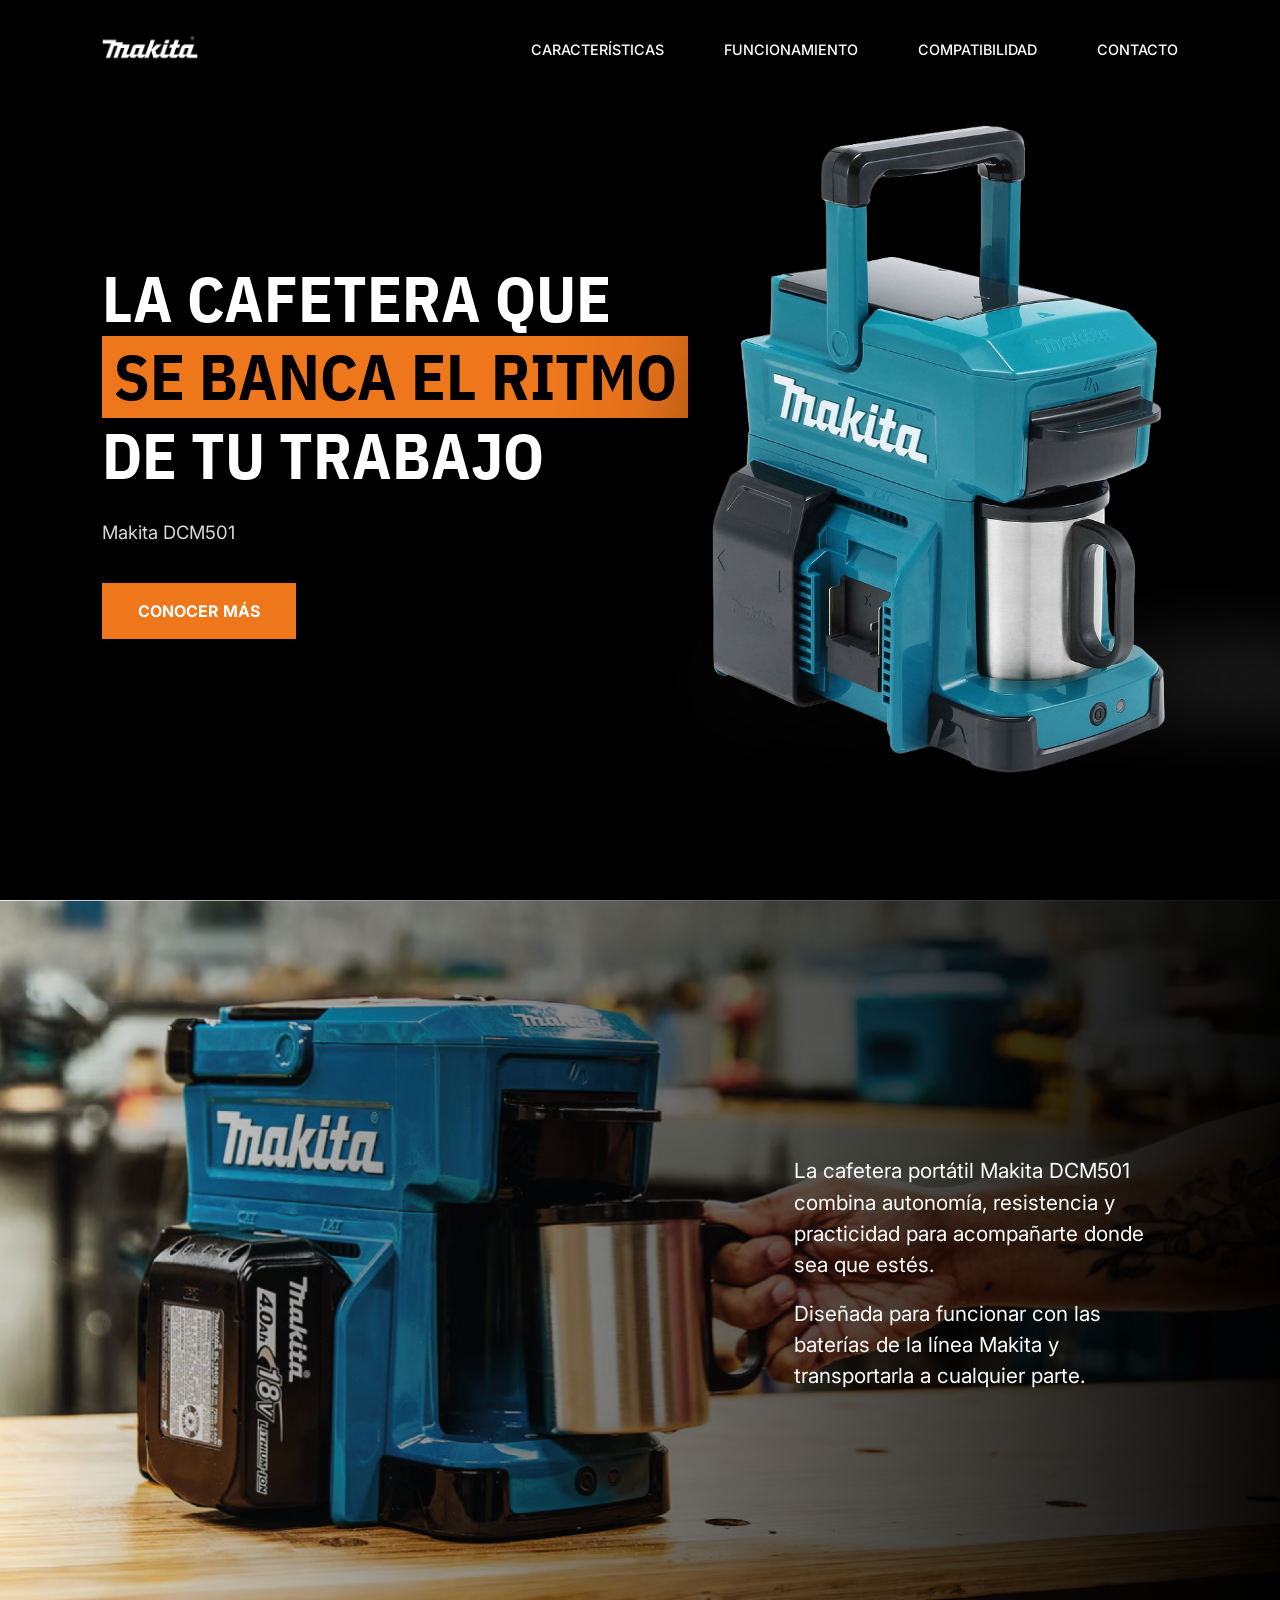
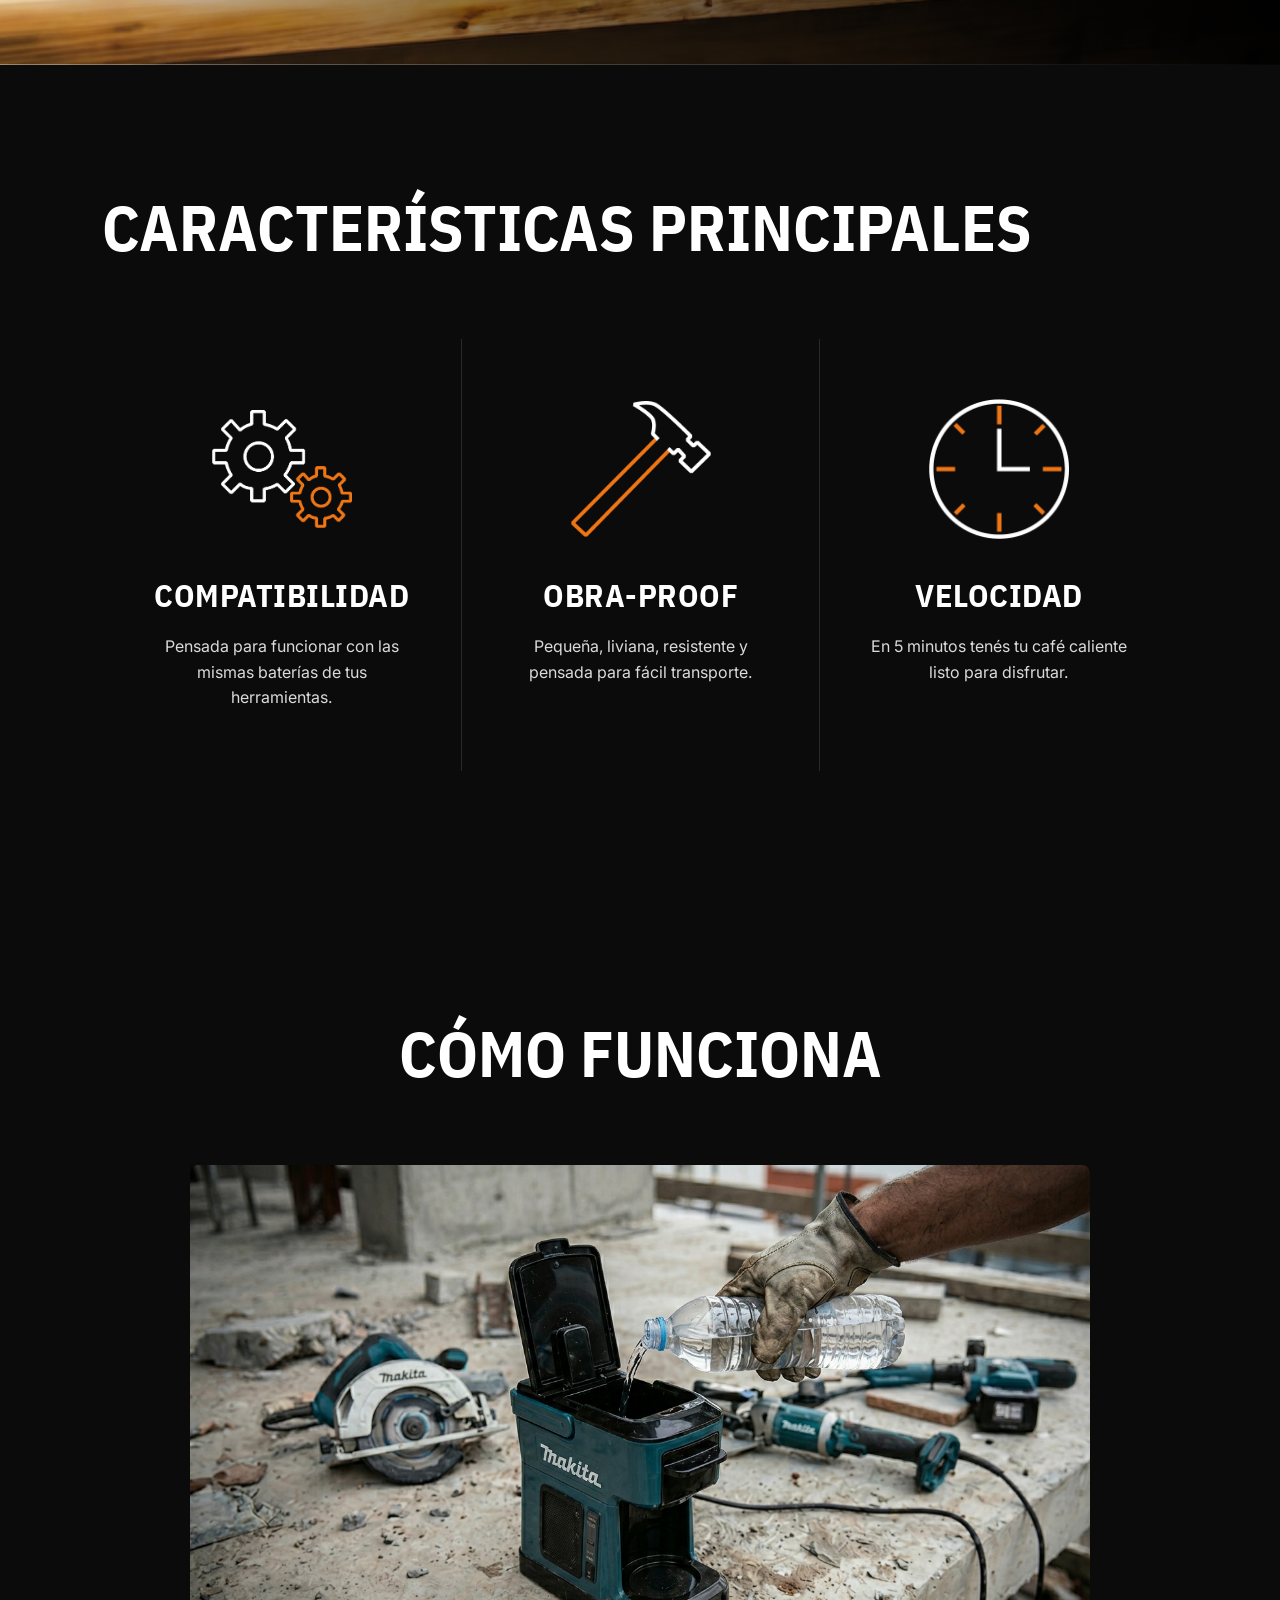
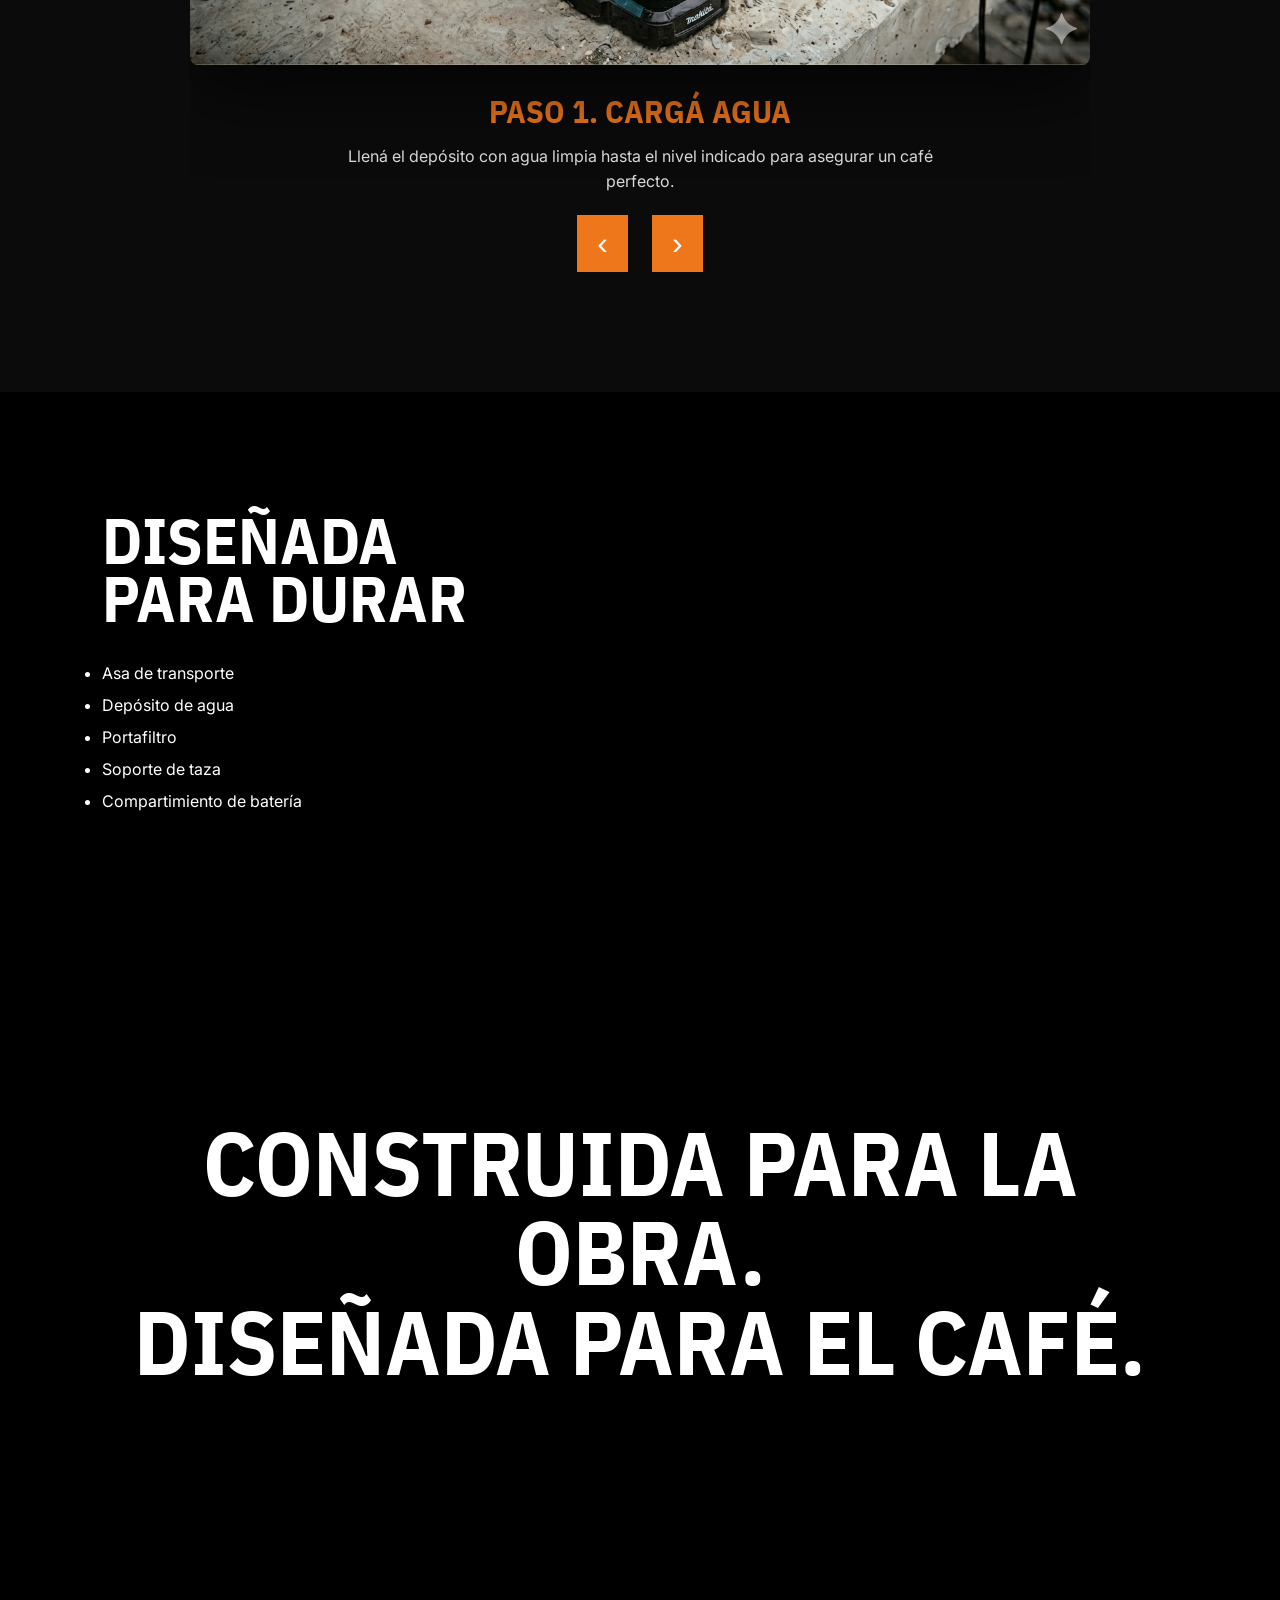
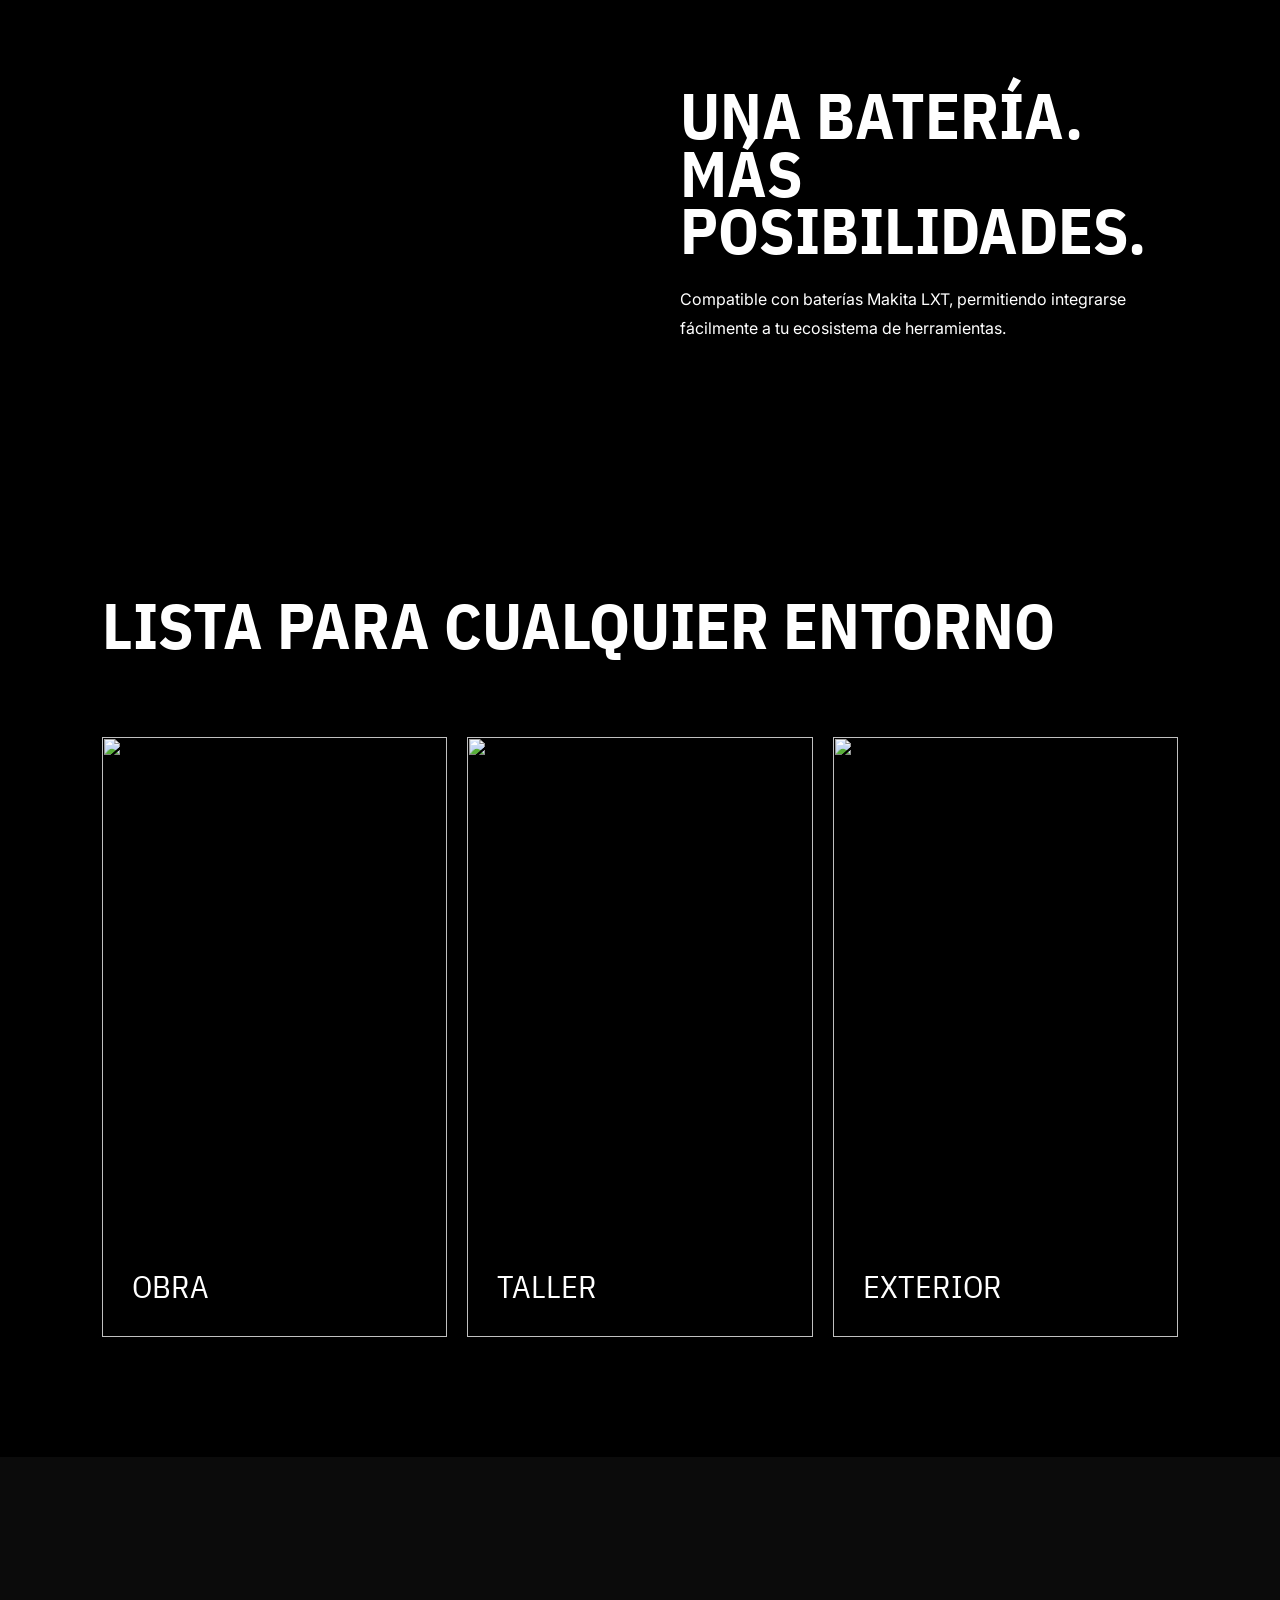
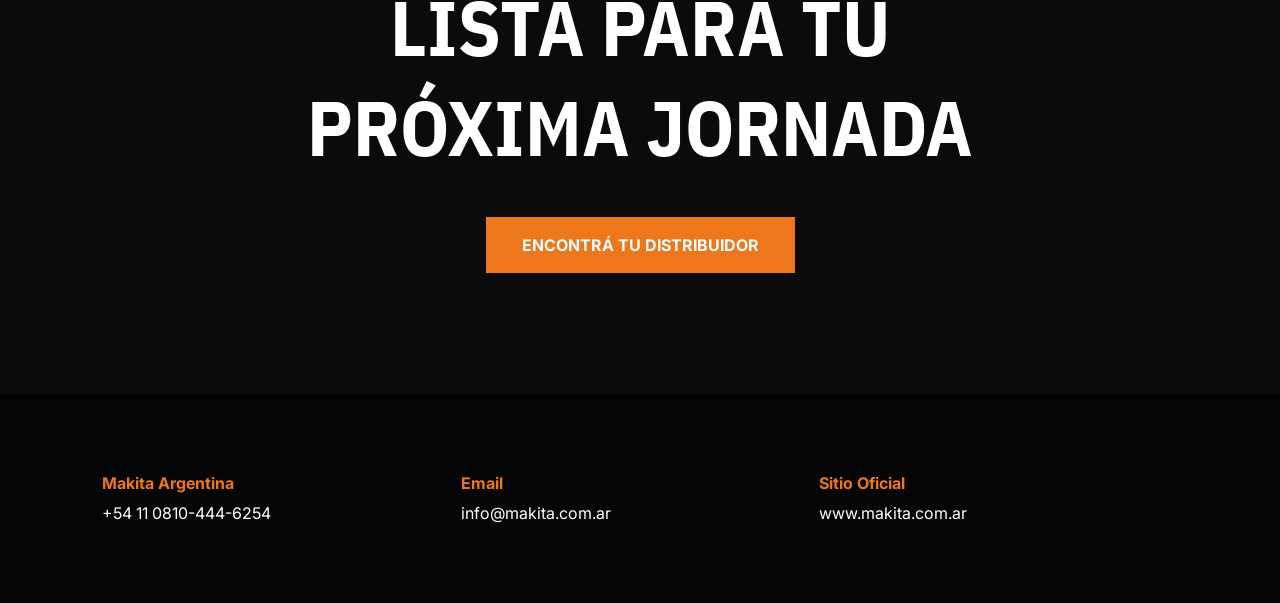
==== Landing Makita/index.html @ 40113b86 "Add files via upload" ====
<!DOCTYPE html>
<html lang="es">
<head>
<meta charset="UTF-8">
<meta name="viewport" content="width=device-width, initial-scale=1.0">

<title>Makita DCM501</title>

<link rel="preconnect" href="https://fonts.googleapis.com">
<link rel="preconnect" href="https://fonts.gstatic.com" crossorigin>

<link href="https://fonts.googleapis.com/css2?family=IBM+Plex+Sans+Condensed:wght@500;600;700&family=Inter:wght@300;400;500;600&display=swap" rel="stylesheet">

<link rel="stylesheet" href="style.css">
</head>

<body id="top">

<header class="navbar">

    <a href="#top" class="logo">
        <img src="makita-logo.png" alt="Makita">
    </a>

    <nav>
        <a href="#caracteristicas">Características</a>
        <a href="#funcionamiento">Funcionamiento</a>
        <a href="#compatibilidad">Compatibilidad</a>
        <a href="#contacto">Contacto</a>
    </nav>

</header>

<section class="hero">

    <div class="hero-overlay"></div>

    <div class="hero-content">

        <div class="hero-text">

        <h1>
    LA CAFETERA QUE<br>
    <span class="highlight">SE BANCA EL RITMO</span><br>
    DE TU TRABAJO
</h1>

<p class="hero-model">
    Makita DCM501
</p>

<a href="https://www.makita.es/product/dcm501.html"
   target="_blank"
   class="cta">
    CONOCER MÁS
</a>
           
        </div>

        <div class="hero-image">

            <div class="concrete-base"></div>

            <img src="hero.png" alt="Makita DCM501">

        </div>

    </div>

</section>

<section class="about reveal">

    <div class="about-overlay"></div>

    <div class="about-content">

        <p>
            La cafetera portátil Makita DCM501 combina autonomía,
            resistencia y practicidad para acompañarte donde sea que
            estés.
        </p>

        <p>
            Diseñada para funcionar con las baterías de la línea Makita
            y transportarla a cualquier parte.
        </p>

    </div>

</section>
<section id="caracteristicas" class="features">
  <h2 class="section-title reveal">CARACTERÍSTICAS PRINCIPALES</h2>

  <div class="features-grid">

    <article class="feature reveal">
      <div class="feature-icon">
        <img src="compatibilidad.png" alt="Compatibilidad">
      </div>
      <h3>COMPATIBILIDAD</h3>
      <p>Pensada para funcionar con las mismas baterías de tus herramientas.</p>
    </article>

    <article class="feature reveal">
      <div class="feature-icon">
        <img src="obra-proof.png" alt="Obra-proof">
      </div>
      <h3>OBRA-PROOF</h3>
      <p>Pequeña, liviana, resistente y pensada para fácil transporte.</p>
    </article>

    <article class="feature reveal">
      <div class="feature-icon">
        <img src="velocidad.png" alt="Velocidad">
      </div>
      <h3>VELOCIDAD</h3>
      <p>En 5 minutos tenés tu café caliente listo para disfrutar.</p>
    </article>

  </div>
</section>
<section id="funcionamiento" class="steps-carousel">
  <h2 class="section-title reveal">CÓMO FUNCIONA</h2>

  <div class="carousel">
    <div class="slide active">
      <img src="paso1.png" alt="Cargar agua">
      <h3>PASO 1. CARGÁ AGUA</h3>
      <p>Llená el depósito con agua limpia hasta el nivel indicado para asegurar un café perfecto.</p>
    </div>

    <div class="slide">
      <img src="paso2.png" alt="Agregar café">
      <h3>PASO 2. AGREGÁ CAFÉ</h3>
      <p>Colocá tu café molido favorito en el portafiltro, diseñado para soportar el ritmo de la obra.</p>
    </div>

    <div class="slide">
      <img src="paso3.png" alt="Instalar batería">
      <h3>PASO 3. INSTALÁ LA BATERÍA</h3>
      <p>Encajá la batería Makita LXT en el compartimiento para darle energía a la cafetera.</p>
    </div>

    <div class="slide">
      <img src="paso4.png" alt="Disfrutar café">
      <h3>PASO 4. DISFRUTÁ</h3>
      <p>En apenas 5 minutos, tu café caliente está listo para acompañar la jornada.</p>
    </div>
  </div>

  <div class="carousel-controls">
    <button class="prev">‹</button>
    <button class="next">›</button>
  </div>
</section>
<section class="exploded reveal">

    <div class="exploded-text">

        <h2>
            DISEÑADA<br>
            PARA DURAR
        </h2>

        <ul>
            <li>Asa de transporte</li>
            <li>Depósito de agua</li>
            <li>Portafiltro</li>
            <li>Soporte de taza</li>
            <li>Compartimiento de batería</li>
        </ul>

    </div>

    <div class="exploded-image">
        <img src="exploded-view.png" alt="">
    </div>

</section>

<section class="quote">

    <div class="quote-overlay"></div>

    <h2>
        CONSTRUIDA PARA LA OBRA.<br>
        DISEÑADA PARA EL CAFÉ.
    </h2>

</section>

<section id="compatibilidad" class="compatibility reveal">

    <div class="compatibility-image">
        <img src="battery.jpg" alt="">
    </div>

    <div class="compatibility-text">

        <h2>
            UNA BATERÍA.<br>
            MÁS POSIBILIDADES.
        </h2>

        <p>
            Compatible con baterías Makita LXT, permitiendo integrarse fácilmente a tu ecosistema de herramientas.
        </p>

    </div>

</section>

<section class="uses">

    <h2 class="section-title reveal">
        LISTA PARA CUALQUIER ENTORNO
    </h2>

    <div class="uses-grid">

        <article class="use-card">
            <img src="obra.jpg" alt="">
            <span>OBRA</span>
        </article>

        <article class="use-card">
            <img src="taller.jpg" alt="">
            <span>TALLER</span>
        </article>

        <article class="use-card">
            <img src="exterior.jpg" alt="">
            <span>EXTERIOR</span>
        </article>

    </div>

</section>

<section id="cta-final" class="final-cta">

    <h2>
        LISTA PARA TU<br>
        PRÓXIMA JORNADA
    </h2>

    <a href="https://www.makita.com.ar" target="_blank" class="cta">
        ENCONTRÁ TU DISTRIBUIDOR
    </a>

</section>

<footer id="contacto">

    <div>
        <h4>Makita Argentina</h4>
        <p>+54 11 0810-444-6254</p>
    </div>

    <div>
        <h4>Email</h4>
        <p>info@makita.com.ar</p>
    </div>

    <div>
        <h4>Sitio Oficial</h4>
        <p>www.makita.com.ar</p>
    </div>

</footer>
<script>
const slides = document.querySelectorAll('.slide');
let current = 0;

function showSlide(index) {
  slides.forEach((s, i) => {
    s.classList.toggle('active', i === index);
  });
}

document.querySelector('.next').addEventListener('click', () => {
  current = (current + 1) % slides.length;
  showSlide(current);
});

document.querySelector('.prev').addEventListener('click', () => {
  current = (current - 1 + slides.length) % slides.length;
  showSlide(current);
});
</script>

</body>
</html>

<script>

const reveals = document.querySelectorAll('.reveal');

const observer = new IntersectionObserver(entries => {

entries.forEach(entry => {

if(entry.isIntersecting){
entry.target.classList.add('active');
}

});

});

reveals.forEach(el => observer.observe(el));

</script>

</body>
</html>
---- Landing Makita/style.css ----
��: r o o t {  
  
 - - o r a n g e : # E E 7 6 1 B ;  
 - - b l a c k : # 0 0 0 0 0 0 ;  
 - - w h i t e : # f f f f f f ;  
 - - d a r k : # 1 2 1 2 1 2 ;  
  
 }  
  
 * {  
 m a r g i n : 0 ;  
 p a d d i n g : 0 ;  
 b o x - s i z i n g : b o r d e r - b o x ;  
 }  
  
 h t m l {  
 s c r o l l - b e h a v i o r : s m o o t h ;  
 }  
  
 b o d y {  
 b a c k g r o u n d : # 0 0 0 ;  
 c o l o r : # f f f ;  
 f o n t - f a m i l y : ' I n t e r ' , s a n s - s e r i f ;  
 o v e r f l o w - x : h i d d e n ;  
 }  
  
 i m g {  
 w i d t h : 1 0 0 % ;  
 d i s p l a y : b l o c k ;  
 }  
  
 s e c t i o n {  
 p a d d i n g : 1 2 0 p x   8 v w ;  
 }  
  
 / *   = = = = = = = = = = = = = = = = = = = = = = = = =  
 N A V B A R  
 = = = = = = = = = = = = = = = = = = = = = = = = =   * /  
  
 . n a v b a r {  
  
 p o s i t i o n : f i x e d ;  
 t o p : 0 ;  
 l e f t : 0 ;  
  
 w i d t h : 1 0 0 % ;  
  
 p a d d i n g : 2 8 p x   8 v w ;  
  
 d i s p l a y : f l e x ;  
 a l i g n - i t e m s : c e n t e r ;  
  
 b a c k g r o u n d : r g b a ( 0 , 0 , 0 , . 5 5 ) ;  
  
 b a c k d r o p - f i l t e r : b l u r ( 1 4 p x ) ;  
  
 - w e b k i t - b a c k d r o p - f i l t e r : b l u r ( 1 4 p x ) ;  
  
 z - i n d e x : 9 9 9 ;  
  
 }  
  
 . l o g o {  
  
 d i s p l a y : f l e x ;  
 a l i g n - i t e m s : c e n t e r ;  
  
 }  
  
 . l o g o   i m g {  
  
 h e i g h t : 4 2 p x ;  
  
 w i d t h : a u t o ;  
  
 }  
 n a v {  
  
 m a r g i n - l e f t : a u t o ;  
  
 d i s p l a y : f l e x ;  
 g a p : 6 0 p x ;  
  
 }  
  
 n a v   a {  
  
 c o l o r : w h i t e ;  
 t e x t - d e c o r a t i o n : n o n e ;  
  
 f o n t - s i z e : . 9 r e m ;  
 f o n t - w e i g h t : 5 0 0 ;  
  
 t e x t - t r a n s f o r m : u p p e r c a s e ;  
  
 t r a n s i t i o n : . 3 s ;  
  
 }  
  
 n a v   a : h o v e r {  
  
 c o l o r : v a r ( - - o r a n g e ) ;  
  
 }  
  
 / *   = = = = = = = = = = = = = = = = = = = = = = = = =  
 H E R O  
 = = = = = = = = = = = = = = = = = = = = = = = = =   * /  
  
 . h e r o {  
  
 h e i g h t : 1 0 0 v h ;  
  
 d i s p l a y : f l e x ;  
 a l i g n - i t e m s : c e n t e r ;  
  
 b a c k g r o u n d : u r l ( " t e x t u r e . j p g " ) ;  
 b a c k g r o u n d - s i z e : c o v e r ;  
 b a c k g r o u n d - p o s i t i o n : c e n t e r ;  
  
 p o s i t i o n : r e l a t i v e ;  
 o v e r f l o w : h i d d e n ;  
  
 p a d d i n g : 0   8 v w ;  
  
 }  
 . h e r o - o v e r l a y {  
  
 p o s i t i o n : a b s o l u t e ;  
 i n s e t : 0 ;  
  
 b a c k g r o u n d :  
 l i n e a r - g r a d i e n t (  
 9 0 d e g ,  
 r g b a ( 0 , 0 , 0 , . 9 5 )   1 5 % ,  
 r g b a ( 0 , 0 , 0 , . 5 5 )   6 0 % ,  
 r g b a ( 0 , 0 , 0 , . 1 5 )   1 0 0 %  
 ) ;  
  
 }  
  
 . h e r o - c o n t e n t {  
  
 p o s i t i o n : r e l a t i v e ;  
  
 d i s p l a y : g r i d ;  
 g r i d - t e m p l a t e - c o l u m n s : 5 5 %   4 5 % ;  
  
 a l i g n - i t e m s : c e n t e r ;  
  
 w i d t h : 1 0 0 % ;  
 m a x - w i d t h : 1 6 0 0 p x ;  
  
 m a r g i n : a u t o ;  
  
 }  
 . h e r o - t e x t {  
  
 m a x - w i d t h : 6 5 0 p x ;  
  
 }  
  
 . h e r o   h 1 {  
  
 f o n t - f a m i l y : ' I B M   P l e x   S a n s   C o n d e n s e d ' ;  
  
 f o n t - s i z e : c l a m p ( 3 . 5 r e m , 5 v w , 6 r e m ) ;  
  
 l i n e - h e i g h t : 1 . 1 8 ;  
  
 f o n t - w e i g h t : 7 0 0 ;  
  
 t e x t - t r a n s f o r m : u p p e r c a s e ;  
  
 w h i t e - s p a c e : n o w r a p ;  
  
 m a r g i n - b o t t o m : 2 8 p x ;  
  
 }  
 . h i g h l i g h t {  
  
 d i s p l a y : i n l i n e - b l o c k ;  
  
 b a c k g r o u n d : v a r ( - - o r a n g e ) ;  
  
 c o l o r : # 0 0 0 ;  
  
 p a d d i n g : . 0 5 e m   . 1 8 e m ;  
  
 }  
 . h e r o - m o d e l {  
  
 f o n t - f a m i l y : ' I n t e r ' , s a n s - s e r i f ;  
  
 f o n t - s i z e : 1 . 1 5 r e m ;  
  
 f o n t - w e i g h t : 4 0 0 ;  
  
 l e t t e r - s p a c i n g : 0 ;  
  
 t e x t - t r a n s f o r m : n o n e ;  
  
 c o l o r : r g b a ( 2 5 5 , 2 5 5 , 2 5 5 , . 8 5 ) ;  
  
 m a r g i n - b o t t o m : 4 0 p x ;  
  
 }  
 . c t a {  
  
 d i s p l a y : i n l i n e - b l o c k ;  
  
 p a d d i n g : 1 8 p x   3 6 p x ;  
  
 b a c k g r o u n d : v a r ( - - o r a n g e ) ;  
  
 c o l o r : w h i t e ;  
  
 t e x t - d e c o r a t i o n : n o n e ;  
  
 f o n t - w e i g h t : 7 0 0 ;  
  
 t r a n s i t i o n : . 3 s ;  
  
 }  
  
 . c t a : h o v e r {  
  
 t r a n s f o r m : t r a n s l a t e Y ( - 4 p x ) ;  
  
 }  
  
 . h e r o - i m a g e   i m g {  
  
 m a x - w i d t h : 7 0 0 p x ;  
  
 w i d t h : 1 0 0 % ;  
  
 m a r g i n - l e f t : a u t o ;  
  
 p o s i t i o n : r e l a t i v e ;  
  
 z - i n d e x : 2 ;  
  
 f i l t e r : d r o p - s h a d o w ( 0   4 0 p x   8 0 p x   r g b a ( 0 , 0 , 0 , . 9 ) ) ;  
  
 }  
 . h e r o - i m a g e   i m g {  
  
 m a x - w i d t h : 1 0 0 0 p x ;  
 w i d t h : 1 0 0 % ;  
  
 p o s i t i o n : r e l a t i v e ;  
  
 z - i n d e x : 2 ;  
  
 f i l t e r : d r o p - s h a d o w ( 0   4 0 p x   8 0 p x   r g b a ( 0 , 0 , 0 , . 9 ) ) ;  
  
 }  
  
 . c o n c r e t e - b a s e {  
  
 p o s i t i o n : a b s o l u t e ;  
  
 b o t t o m : 3 5 p x ;  
  
 w i d t h : 8 5 % ;  
 h e i g h t : 1 4 0 p x ;  
  
 b a c k g r o u n d :  
 r a d i a l - g r a d i e n t (  
 e l l i p s e   a t   c e n t e r ,  
 r g b a ( 1 4 0 , 1 4 0 , 1 4 0 , . 2 8 )   0 % ,  
 r g b a ( 1 0 0 , 1 0 0 , 1 0 0 , . 1 2 )   4 5 % ,  
 t r a n s p a r e n t   1 0 0 %  
 ) ;  
  
 f i l t e r : b l u r ( 2 8 p x ) ;  
  
 z - i n d e x : 1 ;  
  
 }  
  
 / *   = = = = = = = = = = = = = = = = = = = = = = = = =  
 A B O U T  
 = = = = = = = = = = = = = = = = = = = = = = = = =   * /  
  
 . c o m p a t i b i l i t y ,  
 . e x p l o d e d {  
  
 d i s p l a y : g r i d ;  
 g r i d - t e m p l a t e - c o l u m n s : 1 f r   1 f r ;  
 g a p : 8 0 p x ;  
 a l i g n - i t e m s : c e n t e r ;  
  
 }  
 / *   = = = = = = = = = = = = = = = = = = = = = = = = =  
 A B O U T  
 = = = = = = = = = = = = = = = = = = = = = = = = =   * /  
  
 . a b o u t {  
  
 p o s i t i o n : r e l a t i v e ;  
  
 h e i g h t : 8 5 v h ;  
  
 p a d d i n g : 0 ;  
  
 b a c k g r o u n d : u r l ( " d e t a i l . j p g " ) ;  
  
 b a c k g r o u n d - s i z e : c o v e r ;  
 b a c k g r o u n d - p o s i t i o n : c e n t e r ;  
  
 d i s p l a y : f l e x ;  
 a l i g n - i t e m s : c e n t e r ;  
 j u s t i f y - c o n t e n t : f l e x - e n d ;  
  
 o v e r f l o w : h i d d e n ;  
  
 }  
  
 . a b o u t - o v e r l a y {  
  
 p o s i t i o n : a b s o l u t e ;  
 i n s e t : 0 ;  
  
 b a c k g r o u n d :  
 l i n e a r - g r a d i e n t (  
 9 0 d e g ,  
 r g b a ( 0 , 0 , 0 , 0 )   0 % ,  
 r g b a ( 0 , 0 , 0 , . 3 5 )   3 0 % ,  
 r g b a ( 0 , 0 , 0 , . 9 6 )   1 0 0 %  
 ) ;  
  
 }  
 . a b o u t - c o n t e n t {  
  
 p o s i t i o n : r e l a t i v e ;  
  
 z - i n d e x : 2 ;  
  
 w i d t h : 2 8 % ;  
  
 m a r g i n - l e f t : a u t o ;  
  
 m a r g i n - r i g h t : 1 0 v w ;  
  
 }  
 . a b o u t - c o n t e n t   p {  
  
 f o n t - s i z e : 1 . 3 r e m ;  
  
 l i n e - h e i g h t : 1 . 5 ;  
  
 m a r g i n - b o t t o m : 1 8 p x ;  
  
 m a x - w i d t h : 4 5 0 p x ;  
  
 }  
 / *   = = = = = = = = = = = = = = = = = = = = = = = = =  
 T � T U L O S  
 = = = = = = = = = = = = = = = = = = = = = = = = =   * /  
  
 . s e c t i o n - t i t l e {  
  
 f o n t - f a m i l y : ' I B M   P l e x   S a n s   C o n d e n s e d ' ;  
  
 f o n t - s i z e : 4 r e m ;  
  
 m a r g i n - b o t t o m : 7 0 p x ;  
  
 }  
  
  
 / *   = = = = = = = = = = = = = = = = = = = = = = = = =  
 F E A T U R E S  
 = = = = = = = = = = = = = = = = = = = = = = = = =   * /  
  
 . f e a t u r e s   {  
     b a c k g r o u n d :   # 0 b 0 b 0 b ;  
 }  
  
 . f e a t u r e s - g r i d   {  
     d i s p l a y :   g r i d ;  
     g r i d - t e m p l a t e - c o l u m n s :   r e p e a t ( 3 ,   1 f r ) ;  
     m a r g i n - t o p :   3 0 p x ;  
 }  
  
 . f e a t u r e   {  
     p a d d i n g :   6 0 p x   5 0 p x ;  
     t e x t - a l i g n :   c e n t e r ;  
     p o s i t i o n :   r e l a t i v e ;  
 }  
  
 . f e a t u r e : n o t ( : f i r s t - c h i l d )   {  
     b o r d e r - l e f t :   1 p x   s o l i d   r g b a ( 2 5 5 ,   2 5 5 ,   2 5 5 ,   . 1 2 ) ;  
 }  
  
 . f e a t u r e - i c o n   {  
     w i d t h :   1 4 0 p x ;  
     h e i g h t :   1 4 0 p x ;  
     m a r g i n :   0   a u t o   3 5 p x   a u t o ;  
 }  
  
 . f e a t u r e - i c o n   i m g   {  
     w i d t h :   1 0 0 % ;  
     h e i g h t :   1 0 0 % ;  
     o b j e c t - f i t :   c o n t a i n ;  
 }  
 . f e a t u r e   h 3   {  
     f o n t - f a m i l y :   ' I B M   P l e x   S a n s   C o n d e n s e d ' ;  
     f o n t - s i z e :   2 r e m ;  
     f o n t - w e i g h t :   7 0 0 ;  
     l e t t e r - s p a c i n g :   . 5 p x ;  
     m a r g i n - b o t t o m :   1 8 p x ;  
     c o l o r :   v a r ( - - w h i t e ) ;  
 }  
  
 . f e a t u r e   p   {  
     m a x - w i d t h :   2 6 0 p x ;  
     m a r g i n :   a u t o ;  
     l i n e - h e i g h t :   1 . 6 ;  
     c o l o r :   r g b a ( 2 5 5 , 2 5 5 , 2 5 5 , . 8 5 ) ;  
 }  
 / *   = = = = = = = = = = = = = = = = = = = = = = = = =  
 P A S O S  
 = = = = = = = = = = = = = = = = = = = = = = = = =   * /  
  
 . s t e p s - c a r o u s e l   {  
     t e x t - a l i g n :   c e n t e r ;  
     b a c k g r o u n d :   # 0 b 0 b 0 b ;  
     p o s i t i o n :   r e l a t i v e ;  
 }  
  
 . c a r o u s e l   {  
     p o s i t i o n :   r e l a t i v e ;  
     o v e r f l o w :   h i d d e n ;  
     m a x - w i d t h :   9 0 0 p x ;  
     m a r g i n :   a u t o ;  
 }  
  
 . s l i d e   {  
     d i s p l a y :   n o n e ;  
     f l e x - d i r e c t i o n :   c o l u m n ;  
     a l i g n - i t e m s :   c e n t e r ;  
     a n i m a t i o n :   f a d e   0 . 8 s   e a s e ;  
 }  
  
 . s l i d e . a c t i v e   {  
     d i s p l a y :   f l e x ;  
 }  
  
 . s l i d e   i m g   {  
     m a x - w i d t h :   1 0 0 % ;  
     h e i g h t :   5 0 0 p x ;  
     o b j e c t - f i t :   c o v e r ;  
     b o r d e r - r a d i u s :   8 p x ;  
     m a r g i n - b o t t o m :   2 5 p x ;  
     f i l t e r :   d r o p - s h a d o w ( 0   2 0 p x   4 0 p x   r g b a ( 0 , 0 , 0 , . 7 ) ) ;  
 }  
  
 . s l i d e   h 3   {  
     f o n t - f a m i l y :   ' I B M   P l e x   S a n s   C o n d e n s e d ' ;  
     f o n t - s i z e :   2 r e m ;  
     m a r g i n - b o t t o m :   1 2 p x ;  
     c o l o r :   v a r ( - - o r a n g e ) ;  
 }  
  
 . s l i d e   p   {  
     m a x - w i d t h :   6 0 0 p x ;  
     l i n e - h e i g h t :   1 . 6 ;  
     c o l o r :   r g b a ( 2 5 5 , 2 5 5 , 2 5 5 , . 8 5 ) ;  
 }  
  
 . c a r o u s e l - c o n t r o l s   {  
     m a r g i n - t o p :   2 0 p x ;  
 }  
  
 . c a r o u s e l - c o n t r o l s   b u t t o n   {  
     b a c k g r o u n d :   v a r ( - - o r a n g e ) ;  
     b o r d e r :   n o n e ;  
     c o l o r :   # f f f ;  
     f o n t - s i z e :   2 r e m ;  
     p a d d i n g :   1 0 p x   2 0 p x ;  
     m a r g i n :   0   1 0 p x ;  
     c u r s o r :   p o i n t e r ;  
     t r a n s i t i o n :   0 . 3 s ;  
 }  
  
 . c a r o u s e l - c o n t r o l s   b u t t o n : h o v e r   {  
     b a c k g r o u n d :   # f f f ;  
     c o l o r :   # 0 0 0 ;  
 }  
  
 @ k e y f r a m e s   f a d e   {  
     f r o m   { o p a c i t y :   0 ; }  
     t o   { o p a c i t y :   1 ; }  
 }  
 / *   = = = = = = = = = = = = = = = = = = = = = = = = =  
 E X P L O D E D  
 = = = = = = = = = = = = = = = = = = = = = = = = =   * /  
  
 . e x p l o d e d   h 2 {  
  
 f o n t - f a m i l y : ' I B M   P l e x   S a n s   C o n d e n s e d ' ;  
  
 f o n t - s i z e : 4 r e m ;  
  
 l i n e - h e i g h t : . 9 ;  
  
 }  
  
 . e x p l o d e d   u l {  
  
 m a r g i n - t o p : 3 0 p x ;  
  
 l i n e - h e i g h t : 2 ;  
  
 }  
  
 / *   = = = = = = = = = = = = = = = = = = = = = = = = =  
 Q U O T E  
 = = = = = = = = = = = = = = = = = = = = = = = = =   * /  
  
 . q u o t e {  
  
 h e i g h t : 7 0 v h ;  
  
 d i s p l a y : f l e x ;  
 a l i g n - i t e m s : c e n t e r ;  
 j u s t i f y - c o n t e n t : c e n t e r ;  
  
 t e x t - a l i g n : c e n t e r ;  
  
 b a c k g r o u n d : u r l ( " q u o t e - b g . j p g " ) ;  
  
 b a c k g r o u n d - s i z e : c o v e r ;  
 b a c k g r o u n d - p o s i t i o n : c e n t e r ;  
  
 p o s i t i o n : r e l a t i v e ;  
  
 }  
  
 . q u o t e - o v e r l a y {  
  
 p o s i t i o n : a b s o l u t e ;  
 i n s e t : 0 ;  
  
 b a c k g r o u n d : r g b a ( 0 , 0 , 0 , . 6 5 ) ;  
  
 }  
  
 . q u o t e   h 2 {  
  
 p o s i t i o n : r e l a t i v e ;  
  
 f o n t - f a m i l y : ' I B M   P l e x   S a n s   C o n d e n s e d ' ;  
  
 f o n t - s i z e : c l a m p ( 3 r e m , 7 v w , 7 r e m ) ;  
  
 l i n e - h e i g h t : 1 ;  
  
 }  
  
 / *   = = = = = = = = = = = = = = = = = = = = = = = = =  
 C O M P A T I B I L I D A D  
 = = = = = = = = = = = = = = = = = = = = = = = = =   * /  
  
 . c o m p a t i b i l i t y   h 2 {  
  
 f o n t - f a m i l y : ' I B M   P l e x   S a n s   C o n d e n s e d ' ;  
  
 f o n t - s i z e : 4 r e m ;  
  
 l i n e - h e i g h t : . 9 ;  
  
 m a r g i n - b o t t o m : 2 5 p x ;  
  
 }  
  
 . c o m p a t i b i l i t y   p {  
  
 l i n e - h e i g h t : 1 . 8 ;  
  
 m a x - w i d t h : 5 0 0 p x ;  
  
 }  
  
 / *   = = = = = = = = = = = = = = = = = = = = = = = = =  
 U S O S  
 = = = = = = = = = = = = = = = = = = = = = = = = =   * /  
  
 . u s e s - g r i d {  
  
 d i s p l a y : g r i d ;  
 g r i d - t e m p l a t e - c o l u m n s : r e p e a t ( 3 , 1 f r ) ;  
  
 g a p : 2 0 p x ;  
  
 }  
  
 . u s e - c a r d {  
  
 p o s i t i o n : r e l a t i v e ;  
  
 o v e r f l o w : h i d d e n ;  
  
 h e i g h t : 6 0 0 p x ;  
  
 }  
  
 . u s e - c a r d   i m g {  
  
 h e i g h t : 1 0 0 % ;  
  
 o b j e c t - f i t : c o v e r ;  
  
 t r a n s i t i o n : . 6 s ;  
  
 }  
  
 . u s e - c a r d : h o v e r   i m g {  
  
 t r a n s f o r m : s c a l e ( 1 . 0 8 ) ;  
  
 }  
  
 . u s e - c a r d   s p a n {  
  
 p o s i t i o n : a b s o l u t e ;  
  
 b o t t o m : 3 0 p x ;  
 l e f t : 3 0 p x ;  
  
 f o n t - f a m i l y : ' I B M   P l e x   S a n s   C o n d e n s e d ' ;  
  
 f o n t - s i z e : 2 r e m ;  
  
 }  
  
 / *   = = = = = = = = = = = = = = = = = = = = = = = = =  
 C T A   F I N A L  
 = = = = = = = = = = = = = = = = = = = = = = = = =   * /  
  
 . f i n a l - c t a {  
  
 t e x t - a l i g n : c e n t e r ;  
  
 b a c k g r o u n d : # 0 b 0 b 0 b ;  
  
 }  
  
 . f i n a l - c t a   h 2 {  
  
 f o n t - f a m i l y : ' I B M   P l e x   S a n s   C o n d e n s e d ' ;  
  
 f o n t - s i z e : c l a m p ( 3 r e m , 6 v w , 6 r e m ) ;  
  
 m a r g i n - b o t t o m : 4 0 p x ;  
  
 }  
  
 / *   = = = = = = = = = = = = = = = = = = = = = = = = =  
 F O O T E R  
 = = = = = = = = = = = = = = = = = = = = = = = = =   * /  
  
 f o o t e r {  
  
 p a d d i n g : 8 0 p x   8 v w ;  
  
 d i s p l a y : g r i d ;  
 g r i d - t e m p l a t e - c o l u m n s : r e p e a t ( 3 , 1 f r ) ;  
  
 b a c k g r o u n d : # 0 5 0 5 0 5 ;  
  
 }  
  
 f o o t e r   h 4 {  
  
 c o l o r : v a r ( - - o r a n g e ) ;  
  
 m a r g i n - b o t t o m : 1 0 p x ;  
  
 }  
  
 / *   = = = = = = = = = = = = = = = = = = = = = = = = =  
 A N I M A C I O N E S  
 = = = = = = = = = = = = = = = = = = = = = = = = =   * /  
  
 . r e v e a l {  
  
 o p a c i t y : 0 ;  
  
 t r a n s f o r m : t r a n s l a t e Y ( 6 0 p x ) ;  
  
 t r a n s i t i o n : 1 s ;  
  
 }  
  
 . r e v e a l . a c t i v e {  
  
 o p a c i t y : 1 ;  
  
 t r a n s f o r m : n o n e ;  
  
 }  
  
 / *   = = = = = = = = = = = = = = = = = = = = = = = = =  
 R E S P O N S I V E  
 = = = = = = = = = = = = = = = = = = = = = = = = =   * /  
  
 @ m e d i a ( m a x - w i d t h : 1 0 2 4 p x ) {  
  
 . h e r o - c o n t e n t ,  
 . a b o u t ,  
 . c o m p a t i b i l i t y ,  
 . e x p l o d e d {  
  
 g r i d - t e m p l a t e - c o l u m n s : 1 f r ;  
  
 }  
  
 . f e a t u r e s - g r i d ,  
 . s t e p s - g r i d ,  
 . u s e s - g r i d {  
  
 g r i d - t e m p l a t e - c o l u m n s : 1 f r ;  
  
 }  
  
 . f e a t u r e {  
  
 b o r d e r - l e f t : n o n e   ! i m p o r t a n t ;  
  
 b o r d e r - t o p : 1 p x   s o l i d   r g b a ( 2 5 5 , 2 5 5 , 2 5 5 , . 1 2 ) ;  
  
 }  
  
 n a v {  
  
 d i s p l a y : n o n e ;  
  
 }  
  
 . h e r o   h 1 {  
  
 f o n t - s i z e : 4 r e m ;  
  
 }  
  
 . h e r o - i m a g e {  
  
 m a r g i n - t o p : 4 0 p x ;  
  
 }  
  
 . h e r o - i m a g e   i m g {  
  
 m a x - w i d t h : 7 0 0 p x ;  
  
 }  
  
 f o o t e r {  
  
 g r i d - t e m p l a t e - c o l u m n s : 1 f r ;  
  
 g a p : 3 0 p x ;  
  
 }  
  
 } 
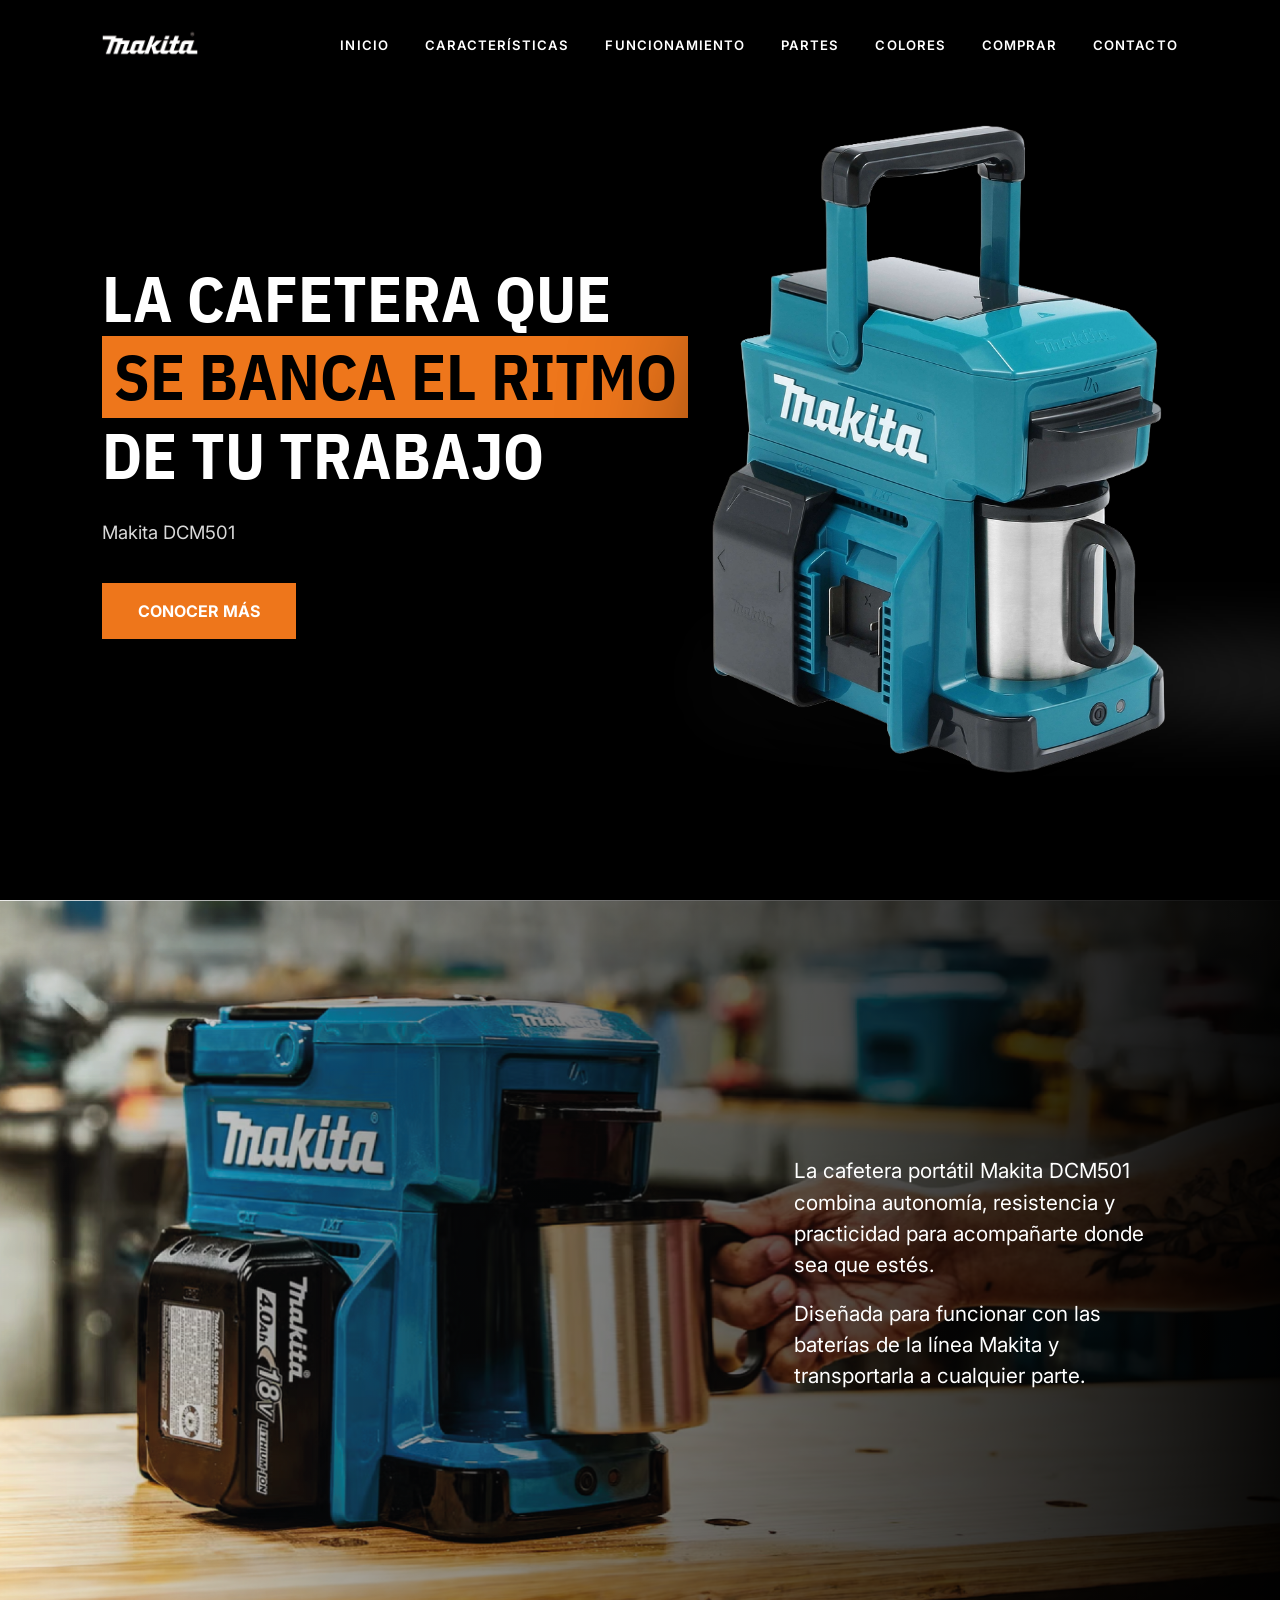
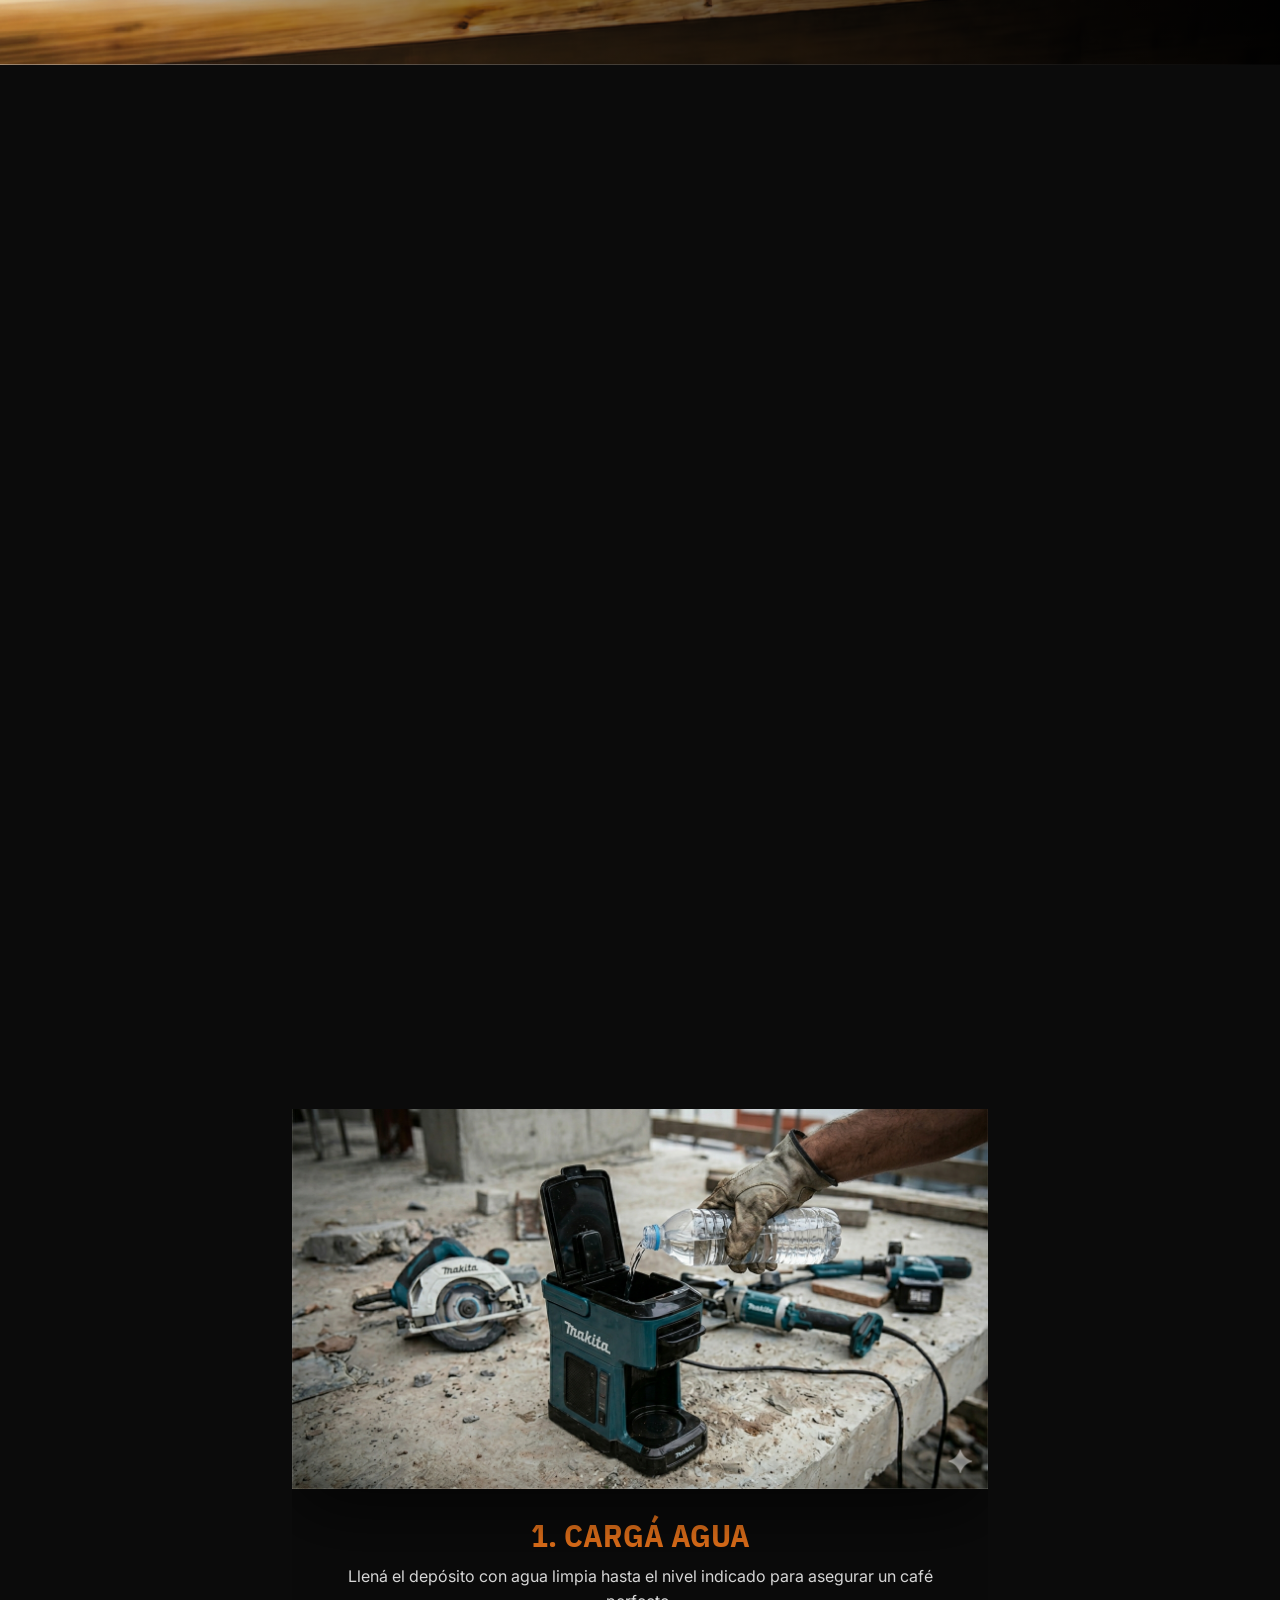
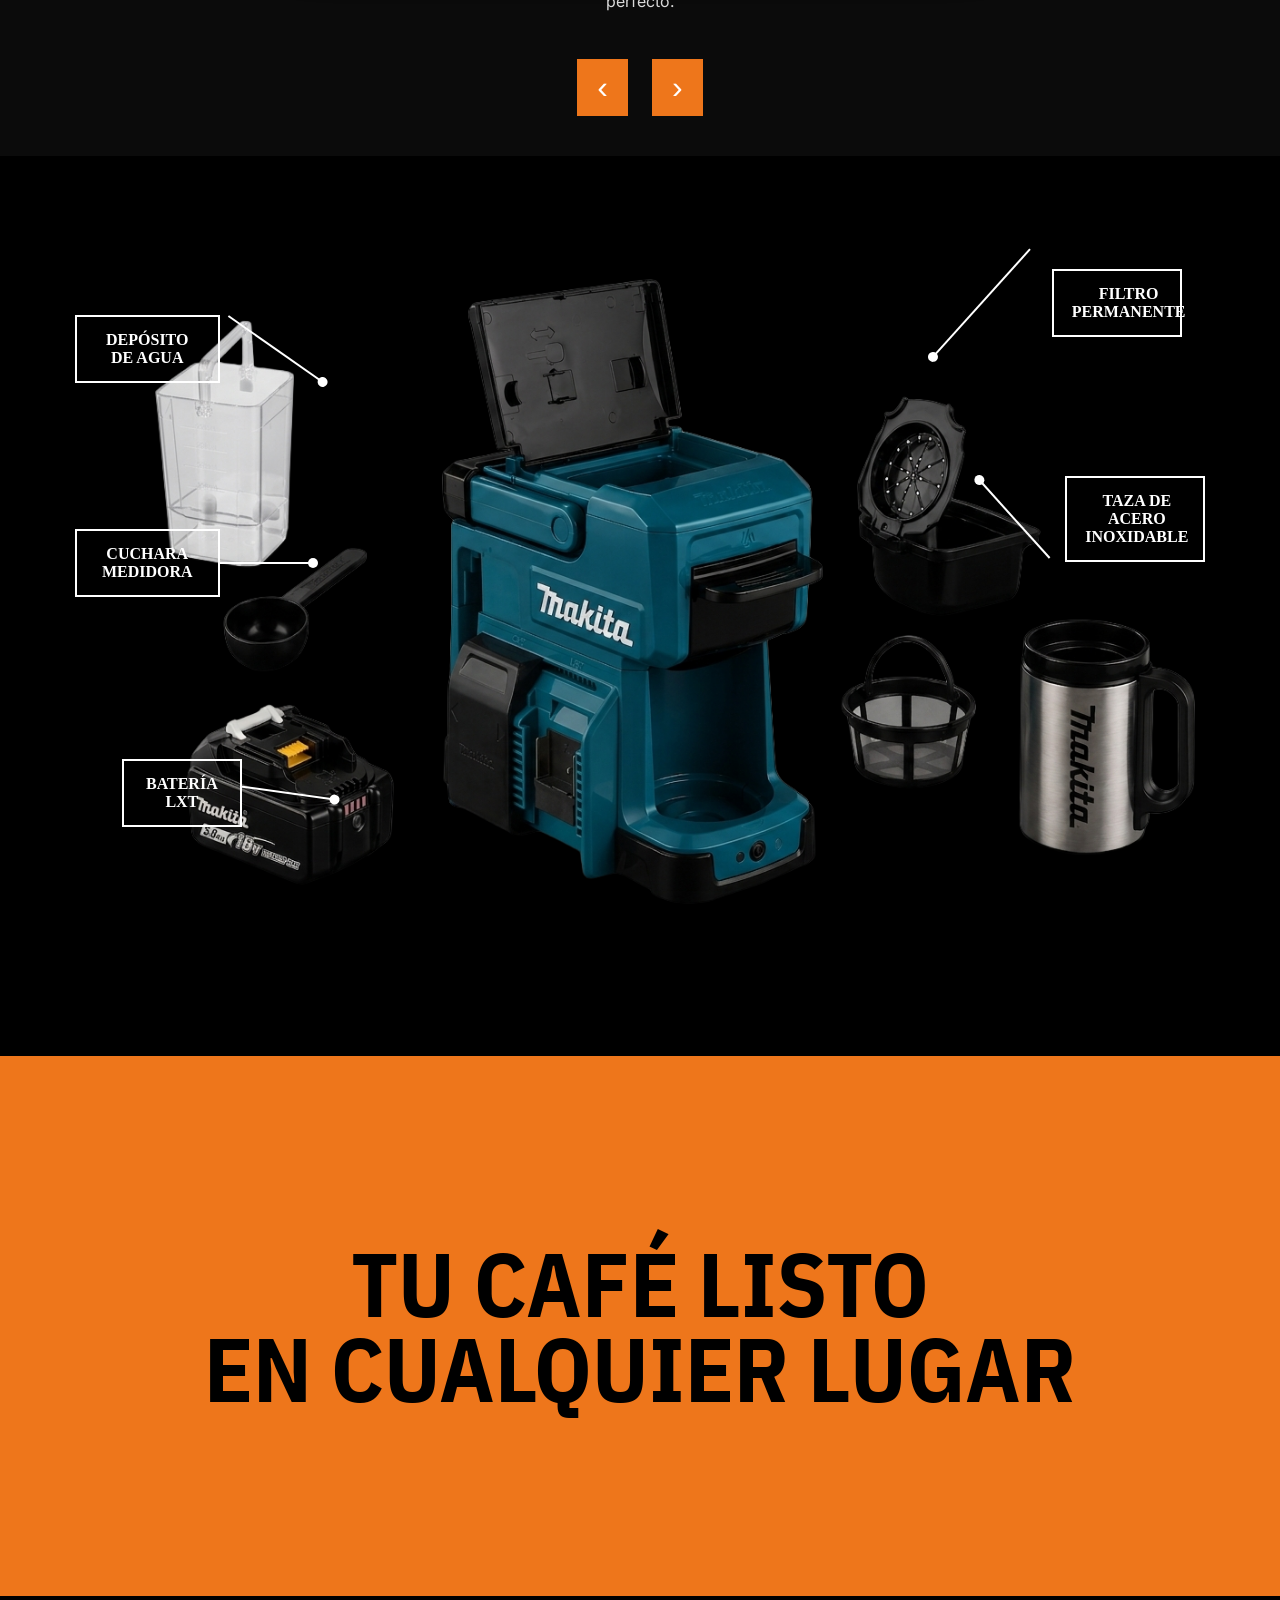
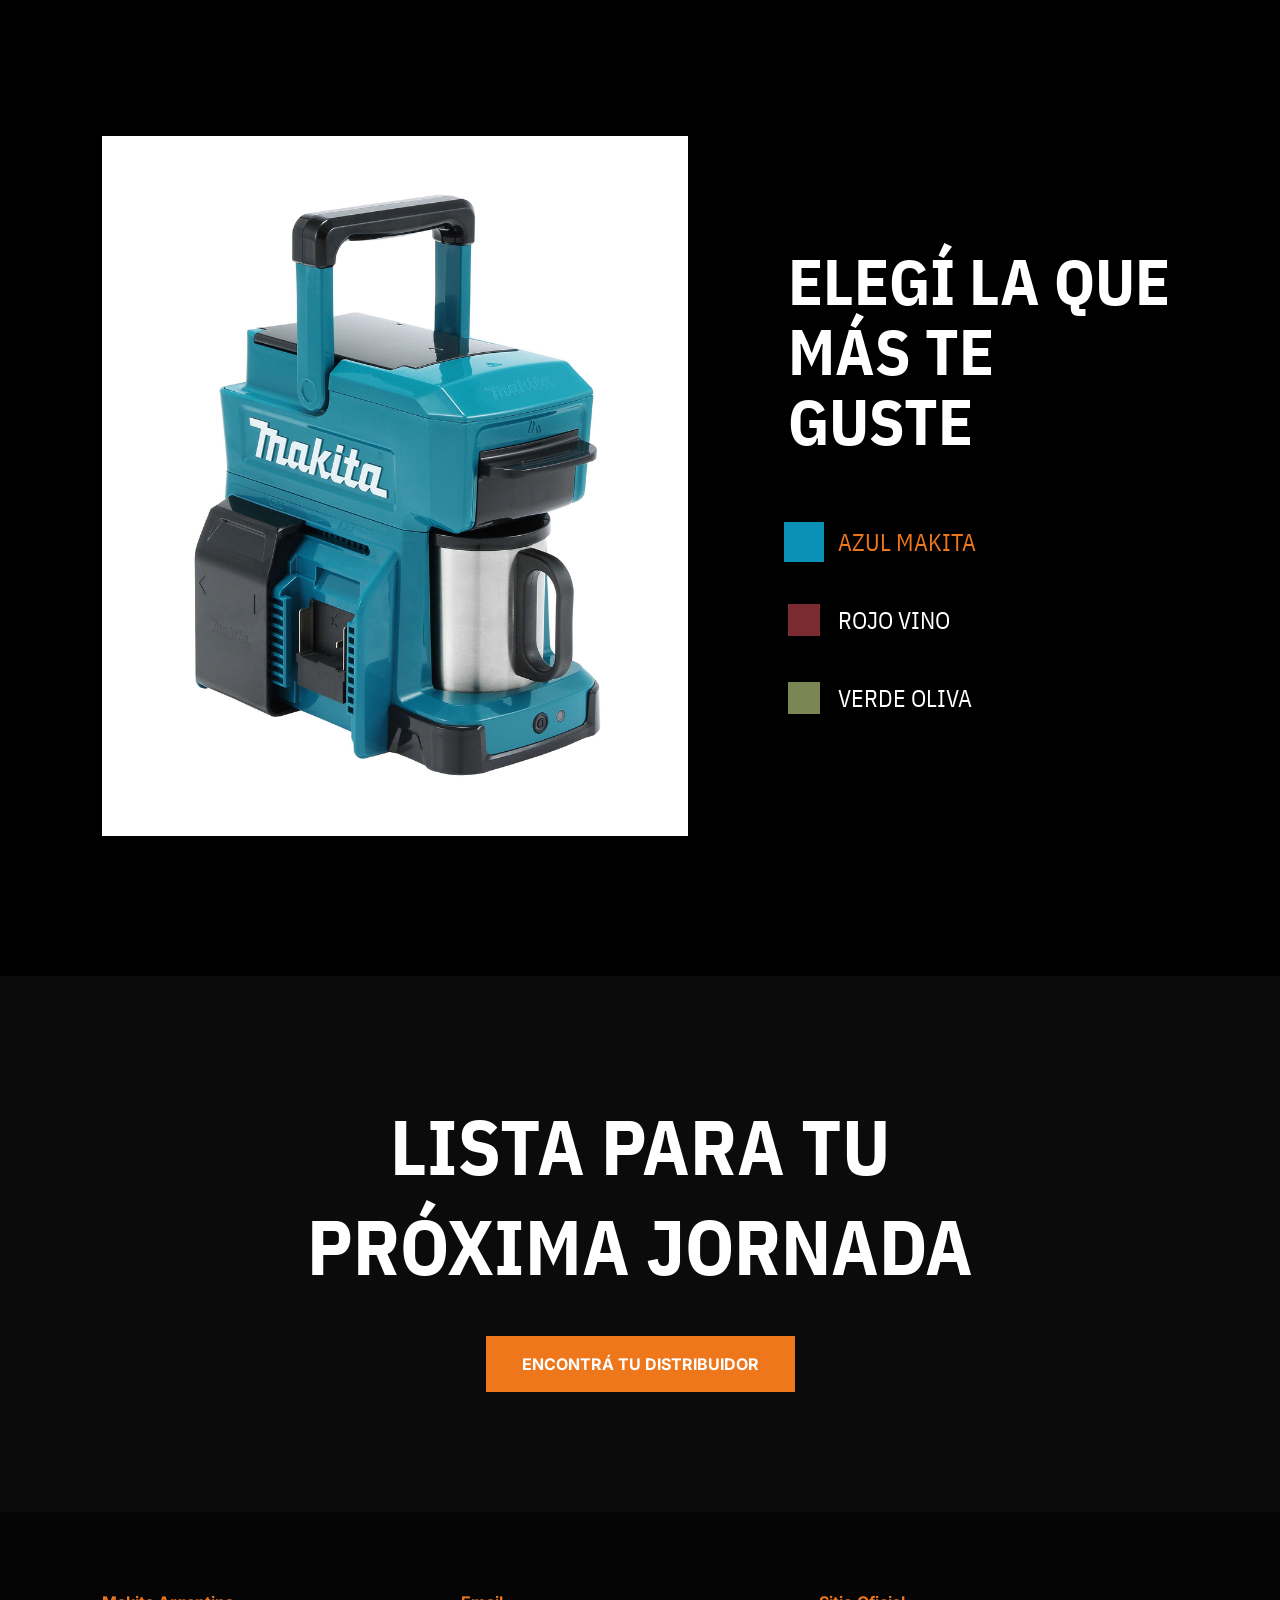
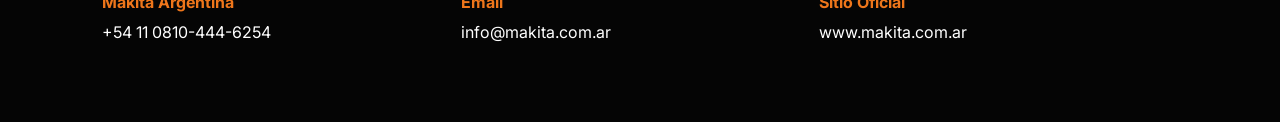
==== commit 969d4d8e: "Add files via upload" ====
--- a/Landing Makita/index.html
+++ b/Landing Makita/index.html
@@ -23,11 +23,33 @@
     </a>
 
     <nav>
-        <a href="#caracteristicas">Características</a>
-        <a href="#funcionamiento">Funcionamiento</a>
-        <a href="#compatibilidad">Compatibilidad</a>
-        <a href="#contacto">Contacto</a>
-    </nav>
+    <a href="#top">Inicio</a>
+    <a href="#caracteristicas">Características</a>
+    <a href="#funcionamiento">Funcionamiento</a>
+    <a href="#partes">Partes</a>
+    <a href="#colores">Colores</a>
+    <a href="#cta-final">Comprar</a>
+    <a href="#contacto">Contacto</a>
+</nav>
+
+</header>
+<header class="navbar">
+
+  <a href="#top" class="logo">
+    <img src="makita-logo.png" alt="Makita">
+  </a>
+
+  <button class="menu-toggle">☰</button>
+
+  <nav>
+    <a href="#top">Inicio</a>
+    <a href="#caracteristicas">Características</a>
+    <a href="#funcionamiento">Funcionamiento</a>
+    <a href="#partes">Partes</a>
+    <a href="#colores">Colores</a>
+    <a href="#cta-final">Comprar</a>
+    <a href="#contacto">Contacto</a>
+  </nav>
 
 </header>
 
@@ -89,8 +111,9 @@
     </div>
 
 </section>
+
 <section id="caracteristicas" class="features">
-  <h2 class="section-title reveal">CARACTERÍSTICAS PRINCIPALES</h2>
+  <h2 class="section-title reveal">CARACTERÍSTICAS</h2>
 
   <div class="features-grid">
 
@@ -120,32 +143,33 @@
 
   </div>
 </section>
+
 <section id="funcionamiento" class="steps-carousel">
   <h2 class="section-title reveal">CÓMO FUNCIONA</h2>
 
   <div class="carousel">
     <div class="slide active">
       <img src="paso1.png" alt="Cargar agua">
-      <h3>PASO 1. CARGÁ AGUA</h3>
+      <h3>1. CARGÁ AGUA</h3>
       <p>Llená el depósito con agua limpia hasta el nivel indicado para asegurar un café perfecto.</p>
     </div>
 
     <div class="slide">
       <img src="paso2.png" alt="Agregar café">
-      <h3>PASO 2. AGREGÁ CAFÉ</h3>
-      <p>Colocá tu café molido favorito en el portafiltro, diseñado para soportar el ritmo de la obra.</p>
+      <h3>2. AGREGÁ CAFÉ</h3>
+      <p>Colocá tu café molido favorito sin marca en el portafiltro reutilizable original.</p>
     </div>
 
     <div class="slide">
       <img src="paso3.png" alt="Instalar batería">
-      <h3>PASO 3. INSTALÁ LA BATERÍA</h3>
-      <p>Encajá la batería Makita LXT en el compartimiento para darle energía a la cafetera.</p>
+      <h3>3. INSTALÁ LA BATERÍA</h3>
+      <p>Encajá la batería Makita LXT en el compartimiento lateral correcto para darle energía.</p>
     </div>
 
     <div class="slide">
       <img src="paso4.png" alt="Disfrutar café">
-      <h3>PASO 4. DISFRUTÁ</h3>
-      <p>En apenas 5 minutos, tu café caliente está listo para acompañar la jornada.</p>
+      <h3>4. DISFRUTÁ</h3>
+      <p>En apenas 5 minutos, tu café caliente está listo en la taza de acero original Makita.</p>
     </div>
   </div>
 
@@ -154,90 +178,142 @@
     <button class="next">›</button>
   </div>
 </section>
-<section class="exploded reveal">
-
-    <div class="exploded-text">
-
-        <h2>
-            DISEÑADA<br>
-            PARA DURAR
-        </h2>
-
-        <ul>
-            <li>Asa de transporte</li>
-            <li>Depósito de agua</li>
-            <li>Portafiltro</li>
-            <li>Soporte de taza</li>
-            <li>Compartimiento de batería</li>
-        </ul>
-
-    </div>
-
-    <div class="exploded-image">
-        <img src="exploded-view.png" alt="">
-    </div>
-
-</section>
-
+
+<section id="partes" class="exploded reveal">
+    <div class="exploded-wrapper">
+
+<img src="partes sin fondo.png"
+     alt="Partes Makita DCM501"
+     class="exploded-product">
+
+
+<div class="part deposito part-left">
+
+    <button class="hotspot" onclick="toggleSpec('spec1')">
+        Depósito de agua
+        <span></span>
+    </button>
+
+    <div id="spec1" class="spec-box">
+        Tanque extraíble de 240 ml. Permite cargar agua rápidamente y facilita la limpieza.
+    </div>
+
+</div>
+
+<div class="part cuchara part-left">
+
+    <button class="hotspot" onclick="toggleSpec('spec2')">
+        Cuchara medidora
+        <span></span>
+    </button>
+
+    <div id="spec2" class="spec-box">
+        Dosificación precisa para preparar una taza sin desperdiciar café.
+    </div>
+
+</div>
+
+<div class="part bateria part-left">
+
+    <button class="hotspot" onclick="toggleSpec('spec5')">
+        Batería LXT
+        <span></span>
+    </button>
+
+    <div id="spec5" class="spec-box">
+        Compatible con baterías Makita 18V LXT utilizadas en herramientas profesionales.
+    </div>
+
+</div>
+
+<div class="part filtro part-right">
+
+    <button class="hotspot" onclick="toggleSpec('spec3')">
+        <span></span>
+        Filtro permanente
+    </button>
+
+    <div id="spec3" class="spec-box">
+        Filtro reutilizable de acero inoxidable. No requiere filtros descartables.
+    </div>
+
+</div>
+
+<div class="part taza part-right">
+
+    <button class="hotspot" onclick="toggleSpec('spec4')">
+        <span></span>
+        Taza de acero inoxidable
+    </button>
+
+    <div id="spec4" class="spec-box">
+        Incluida con la cafetera. Conserva mejor la temperatura durante el uso.
+    </div>
+
+</div>
+
+</section>
 <section class="quote">
 
     <div class="quote-overlay"></div>
 
     <h2>
-        CONSTRUIDA PARA LA OBRA.<br>
-        DISEÑADA PARA EL CAFÉ.
-    </h2>
-
-</section>
-
-<section id="compatibilidad" class="compatibility reveal">
-
-    <div class="compatibility-image">
-        <img src="battery.jpg" alt="">
-    </div>
-
-    <div class="compatibility-text">
-
-        <h2>
-            UNA BATERÍA.<br>
-            MÁS POSIBILIDADES.
-        </h2>
-
-        <p>
-            Compatible con baterías Makita LXT, permitiendo integrarse fácilmente a tu ecosistema de herramientas.
-        </p>
-
-    </div>
-
-</section>
-
-<section class="uses">
-
-    <h2 class="section-title reveal">
-        LISTA PARA CUALQUIER ENTORNO
-    </h2>
-
-    <div class="uses-grid">
-
-        <article class="use-card">
-            <img src="obra.jpg" alt="">
-            <span>OBRA</span>
-        </article>
-
-        <article class="use-card">
-            <img src="taller.jpg" alt="">
-            <span>TALLER</span>
-        </article>
-
-        <article class="use-card">
-            <img src="exterior.jpg" alt="">
-            <span>EXTERIOR</span>
-        </article>
-
-    </div>
-
-</section>
-
+    TU CAFÉ LISTO<br>
+    EN CUALQUIER LUGAR
+</h2>
+
+</section>
+
+
+<section id="colores" class="colors-section">
+    <div class="colors-container">
+
+        <div class="product-view">
+
+            <div class="product-frame">
+                <img id="coffeeMachine"
+                     src="makita-azul.png"
+                     alt="Makita Azul">
+            </div>
+
+        </div>
+
+        <div class="color-selector">
+
+            <h2 class="section-title colors-title">
+    ELEGÍ LA QUE<br>
+    MÁS TE GUSTE
+</h2>
+
+            <button class="color-option active"
+                    data-image="makita-azul.png">
+
+                <span class="color-swatch makita-blue"></span>
+                <span class="color-name">Azul Makita</span>
+
+            </button>
+
+            <button class="color-option"
+                    data-image="makita-bordo.png">
+
+                <span class="color-swatch makita-red"></span>
+                <span class="color-name">Rojo vino</span>
+
+            </button>
+
+            <button class="color-option"
+                    data-image="makita-verde.png">
+
+                <span class="color-swatch makita-green"></span>
+                <span class="color-name">Verde oliva</span>
+
+            </button>
+
+        </div>
+
+    </div>
+
+</section>
 <section id="cta-final" class="final-cta">
 
     <h2>
@@ -269,6 +345,7 @@
     </div>
 
 </footer>
+
 <script>
 const slides = document.querySelectorAll('.slide');
 let current = 0;
@@ -288,30 +365,86 @@
   current = (current - 1 + slides.length) % slides.length;
   showSlide(current);
 });
+
+// Sistema de scroll (reveal)
+const reveals = document.querySelectorAll('.reveal');
+const observer = new IntersectionObserver(entries => {
+  entries.forEach(entry => {
+    if(entry.isIntersecting){
+      entry.target.classList.add('active');
+    }
+  });
+});
+reveals.forEach(el => observer.observe(el));
 </script>
-
-</body>
-</html>
-
 <script>
 
-const reveals = document.querySelectorAll('.reveal');
-
-const observer = new IntersectionObserver(entries => {
-
-entries.forEach(entry => {
-
-if(entry.isIntersecting){
-entry.target.classList.add('active');
+function toggleSpec(id){
+
+document.querySelectorAll('.spec-box').forEach(box=>{
+
+if(box.id !== id){
+box.classList.remove('active');
 }
 
 });
 
-});
-
-reveals.forEach(el => observer.observe(el));
+document.getElementById(id).classList.toggle('active');
+
+}
 
 </script>
-
+<script>
+
+const colorButtons =
+document.querySelectorAll('.color-option');
+
+const machineImage =
+document.getElementById('coffeeMachine');
+
+colorButtons.forEach(button=>{
+
+button.addEventListener('click',()=>{
+
+colorButtons.forEach(btn=>
+btn.classList.remove('active')
+);
+
+button.classList.add('active');
+
+machineImage.src =
+button.dataset.image;
+
+});
+
+});
+
+</script>
+<script>
+
+const navbar = document.querySelector('.navbar');
+
+let navbarActivated = false;
+
+window.addEventListener('scroll', () => {
+
+    if (!navbarActivated && window.scrollY > 50) {
+
+        navbar.classList.add('visible');
+        navbarActivated = true;
+
+    }
+
+});
+
+</script>
+<script>
+const menuToggle = document.querySelector('.menu-toggle');
+const navbar = document.querySelector('.navbar');
+
+menuToggle.addEventListener('click', () => {
+  navbar.classList.toggle('active');
+});
+</script>
 </body>
 </html>
--- a/Landing Makita/style.css
+++ b/Landing Makita/style.css
@@ -1,7 +1,5 @@
 ��: r o o t {   
- - 
  - - o r a n g e : # E E 7 6 1 B ;   
  - - b l a c k : # 0 0 0 0 0 0 ; @@ -10,8 +8,6 @@
  
  - - d a r k : # 1 2 1 2 1 2 ;   
- - 
  }   
  @@ -86,13 +82,11 @@
  
  l e f t : 0 ;   
- - 
  w i d t h : 1 0 0 % ;   
    
- p a d d i n g : 2 8 p x   8 v w ; + p a d d i n g : 2 4 p x   8 v w ;   
    
@@ -102,14 +96,12 @@
  
    
- b a c k g r o u n d : r g b a ( 0 , 0 , 0 , . 5 5 ) ; + b a c k g r o u n d : r g b a ( 0 , 0 , 0 , . 8 5 ) ;   
    
  b a c k d r o p - f i l t e r : b l u r ( 1 4 p x ) ;   
- - 
  - w e b k i t - b a c k d r o p - f i l t e r : b l u r ( 1 4 p x ) ;   
  @@ -118,37 +110,53 @@
  
    
- } - 
- - 
- . l o g o { - 
- + t r a n s f o r m : t r a n s l a t e Y ( - 1 0 0 % ) ; + 
+ o p a c i t y : 0 ; + 
+ + 
+ t r a n s i t i o n : + 
+ t r a n s f o r m   . 4 s   e a s e , + 
+ o p a c i t y   . 4 s   e a s e ; + 
+ + 
+ } + 
+ + 
+ . n a v b a r . v i s i b l e { + 
+ + 
+ t r a n s f o r m : t r a n s l a t e Y ( 0 ) ; + 
+ o p a c i t y : 1 ; + 
+ + 
+ } . l o g o {   
  d i s p l a y : f l e x ;   
  a l i g n - i t e m s : c e n t e r ;   
- - 
  }   
    
  . l o g o   i m g {   
- - 
  h e i g h t : 4 2 p x ;   
- - 
  w i d t h : a u t o ;   
- - 
- } + } + 
+   
  n a v {   
@@ -160,6 +168,1792 @@
  
  d i s p l a y : f l e x ;   
+ + 
+ a l i g n - i t e m s : c e n t e r ; + 
+ + 
+ g a p : 3 6 p x ; + 
+ + 
+ f l e x - w r a p : w r a p ; + 
+ + 
+ } + 
+ + 
+ n a v   a { + 
+ + 
+ c o l o r : w h i t e ; + 
+ + 
+ t e x t - d e c o r a t i o n : n o n e ; + 
+ + 
+ f o n t - s i z e : . 8 2 r e m ; + 
+ + 
+ f o n t - w e i g h t : 6 0 0 ; + 
+ + 
+ l e t t e r - s p a c i n g : . 0 8 e m ; + 
+ + 
+ t e x t - t r a n s f o r m : u p p e r c a s e ; + 
+ + 
+ t r a n s i t i o n : . 3 s ; + 
+ + 
+ } + 
+ + 
+ n a v   a : h o v e r { + 
+ c o l o r : v a r ( - - o r a n g e ) ; + 
+ } + 
+ + 
+ / *   = = = = = = = = = = = = = = = = = = = = = = = = = + 
+ H E R O + 
+ = = = = = = = = = = = = = = = = = = = = = = = = =   * / + 
+ + 
+ . h e r o { + 
+ h e i g h t : 1 0 0 v h ; + 
+ d i s p l a y : f l e x ; + 
+ a l i g n - i t e m s : c e n t e r ; + 
+ b a c k g r o u n d : u r l ( " t e x t u r e . j p g " ) ; + 
+ b a c k g r o u n d - s i z e : c o v e r ; + 
+ b a c k g r o u n d - p o s i t i o n : c e n t e r ; + 
+ p o s i t i o n : r e l a t i v e ; + 
+ o v e r f l o w : h i d d e n ; + 
+ p a d d i n g : 0   8 v w ; + 
+ } + 
+ + 
+ . h e r o - o v e r l a y { + 
+ p o s i t i o n : a b s o l u t e ; + 
+ i n s e t : 0 ; + 
+ b a c k g r o u n d : + 
+ l i n e a r - g r a d i e n t ( + 
+ 9 0 d e g , + 
+ r g b a ( 0 , 0 , 0 , . 9 5 )   1 5 % , + 
+ r g b a ( 0 , 0 , 0 , . 5 5 )   6 0 % , + 
+ r g b a ( 0 , 0 , 0 , . 1 5 )   1 0 0 % + 
+ ) ; + 
+ } + 
+ + 
+ . h e r o - c o n t e n t { + 
+ p o s i t i o n : r e l a t i v e ; + 
+ d i s p l a y : g r i d ; + 
+ g r i d - t e m p l a t e - c o l u m n s : 5 5 %   4 5 % ; + 
+ a l i g n - i t e m s : c e n t e r ; + 
+ w i d t h : 1 0 0 % ; + 
+ m a x - w i d t h : 1 6 0 0 p x ; + 
+ m a r g i n : a u t o ; + 
+ } + 
+ + 
+ . h e r o - t e x t { + 
+ m a x - w i d t h : 6 5 0 p x ; + 
+ } + 
+ + 
+ . h e r o   h 1 { + 
+ f o n t - f a m i l y : ' I B M   P l e x   S a n s   C o n d e n s e d ' ; + 
+ f o n t - s i z e : c l a m p ( 3 . 5 r e m , 5 v w , 6 r e m ) ; + 
+ l i n e - h e i g h t : 1 . 1 8 ; + 
+ f o n t - w e i g h t : 7 0 0 ; + 
+ t e x t - t r a n s f o r m : u p p e r c a s e ; + 
+ w h i t e - s p a c e : n o w r a p ; + 
+ m a r g i n - b o t t o m : 2 8 p x ; + 
+ } + 
+ + 
+ . h i g h l i g h t { + 
+ d i s p l a y : i n l i n e - b l o c k ; + 
+ b a c k g r o u n d : v a r ( - - o r a n g e ) ; + 
+ c o l o r : # 0 0 0 ; + 
+ p a d d i n g : . 0 5 e m   . 1 8 e m ; + 
+ } + 
+ + 
+ . h e r o - m o d e l { + 
+ f o n t - f a m i l y : ' I n t e r ' , s a n s - s e r i f ; + 
+ f o n t - s i z e : 1 . 1 5 r e m ; + 
+ f o n t - w e i g h t : 4 0 0 ; + 
+ l e t t e r - s p a c i n g : 0 ; + 
+ t e x t - t r a n s f o r m : n o n e ; + 
+ c o l o r : r g b a ( 2 5 5 , 2 5 5 , 2 5 5 , . 8 5 ) ; + 
+ m a r g i n - b o t t o m : 4 0 p x ; + 
+ } + 
+ + 
+ . c t a { + 
+ d i s p l a y : i n l i n e - b l o c k ; + 
+ p a d d i n g : 1 8 p x   3 6 p x ; + 
+ b a c k g r o u n d : v a r ( - - o r a n g e ) ; + 
+ c o l o r : w h i t e ; + 
+ t e x t - d e c o r a t i o n : n o n e ; + 
+ f o n t - w e i g h t : 7 0 0 ; + 
+ t r a n s i t i o n : . 3 s ; + 
+ } + 
+ + 
+ . c t a : h o v e r { + 
+ t r a n s f o r m : t r a n s l a t e Y ( - 4 p x ) ; + 
+ } + 
+ + 
+ . h e r o - i m a g e   i m g { + 
+ m a x - w i d t h : 1 0 0 0 p x ; + 
+ w i d t h : 1 0 0 % ; + 
+ p o s i t i o n : r e l a t i v e ; + 
+ z - i n d e x : 2 ; + 
+ f i l t e r : d r o p - s h a d o w ( 0   4 0 p x   8 0 p x   r g b a ( 0 , 0 , 0 , . 9 ) ) ; + 
+ } + 
+ + 
+ . c o n c r e t e - b a s e { + 
+ p o s i t i o n : a b s o l u t e ; + 
+ b o t t o m : 3 5 p x ; + 
+ w i d t h : 8 5 % ; + 
+ h e i g h t : 1 4 0 p x ; + 
+ b a c k g r o u n d : + 
+ r a d i a l - g r a d i e n t ( + 
+ e l l i p s e   a t   c e n t e r , + 
+ r g b a ( 1 4 0 , 1 4 0 , 1 4 0 , . 2 8 )   0 % , + 
+ r g b a ( 1 0 0 , 1 0 0 , 1 0 0 , . 1 2 )   4 5 % , + 
+ t r a n s p a r e n t   1 0 0 % + 
+ ) ; + 
+ f i l t e r : b l u r ( 2 8 p x ) ; + 
+ z - i n d e x : 1 ; + 
+ } + 
+ + 
+ / *   = = = = = = = = = = = = = = = = = = = = = = = = = + 
+ A B O U T + 
+ = = = = = = = = = = = = = = = = = = = = = = = = =   * / + 
+ + 
+ . e x p l o d e d { + 
+ d i s p l a y : g r i d ; + 
+ g r i d - t e m p l a t e - c o l u m n s : 1 f r   1 f r ; + 
+ g a p : 8 0 p x ; + 
+ a l i g n - i t e m s : c e n t e r ; + 
+ } + 
+ + 
+ . a b o u t { + 
+ p o s i t i o n : r e l a t i v e ; + 
+ h e i g h t : 8 5 v h ; + 
+ p a d d i n g : 0 ; + 
+ b a c k g r o u n d : u r l ( " d e t a i l . j p g " ) ; + 
+ b a c k g r o u n d - s i z e : c o v e r ; + 
+ b a c k g r o u n d - p o s i t i o n : c e n t e r ; + 
+ d i s p l a y : f l e x ; + 
+ a l i g n - i t e m s : c e n t e r ; + 
+ j u s t i f y - c o n t e n t : f l e x - e n d ; + 
+ o v e r f l o w : h i d d e n ; + 
+ } + 
+ + 
+ . a b o u t - o v e r l a y { + 
+ p o s i t i o n : a b s o l u t e ; + 
+ i n s e t : 0 ; + 
+ b a c k g r o u n d : + 
+ l i n e a r - g r a d i e n t ( + 
+ 9 0 d e g , + 
+ r g b a ( 0 , 0 , 0 , 0 )   0 % , + 
+ r g b a ( 0 , 0 , 0 , . 3 5 )   3 0 % , + 
+ r g b a ( 0 , 0 , 0 , . 9 6 )   1 0 0 % + 
+ ) ; + 
+ } + 
+ + 
+ . a b o u t - c o n t e n t { + 
+ p o s i t i o n : r e l a t i v e ; + 
+ z - i n d e x : 2 ; + 
+ w i d t h : 2 8 % ; + 
+ m a r g i n - l e f t : a u t o ; + 
+ m a r g i n - r i g h t : 1 0 v w ; + 
+ } + 
+ + 
+ . a b o u t - c o n t e n t   p { + 
+ f o n t - s i z e : 1 . 3 r e m ; + 
+ l i n e - h e i g h t : 1 . 5 ; + 
+ m a r g i n - b o t t o m : 1 8 p x ; + 
+ m a x - w i d t h : 4 5 0 p x ; + 
+ } + 
+ + 
+ / *   = = = = = = = = = = = = = = = = = = = = = = = = = + 
+ T � T U L O S + 
+ = = = = = = = = = = = = = = = = = = = = = = = = =   * / + 
+ + 
+ . s e c t i o n - t i t l e { + 
+ f o n t - f a m i l y : ' I B M   P l e x   S a n s   C o n d e n s e d ' ; + 
+ f o n t - s i z e : 4 r e m ; + 
+ m a r g i n - b o t t o m : 3 5 p x ; + 
+ } + 
+ + 
+ / *   = = = = = = = = = = = = = = = = = = = = = = = = = + 
+ F E A T U R E S + 
+ = = = = = = = = = = = = = = = = = = = = = = = = =   * / + 
+ + 
+ . f e a t u r e s   { + 
+     b a c k g r o u n d :   # 0 b 0 b 0 b ; + 
+ } + 
+ + 
+ . f e a t u r e s - g r i d   { + 
+     d i s p l a y :   g r i d ; + 
+     g r i d - t e m p l a t e - c o l u m n s :   r e p e a t ( 3 ,   1 f r ) ; + 
+     m a r g i n - t o p :   3 0 p x ; + 
+ } + 
+ + 
+ . f e a t u r e   { + 
+     p a d d i n g :   6 0 p x   5 0 p x ; + 
+     t e x t - a l i g n :   c e n t e r ; + 
+     p o s i t i o n :   r e l a t i v e ; + 
+ } + 
+ + 
+ . f e a t u r e : n o t ( : f i r s t - c h i l d )   { + 
+     b o r d e r - l e f t :   1 p x   s o l i d   r g b a ( 2 5 5 ,   2 5 5 ,   2 5 5 ,   . 1 2 ) ; + 
+ } + 
+ + 
+ . f e a t u r e - i c o n   { + 
+     w i d t h :   1 4 0 p x ; + 
+     h e i g h t :   1 4 0 p x ; + 
+     m a r g i n :   0   a u t o   3 5 p x   a u t o ; + 
+ } + 
+ + 
+ . f e a t u r e - i c o n   i m g   { + 
+     w i d t h :   1 0 0 % ; + 
+     h e i g h t :   1 0 0 % ; + 
+     o b j e c t - f i t :   c o n t a i n ; + 
+ } + 
+ + 
+ . f e a t u r e   h 3   { + 
+     f o n t - f a m i l y :   ' I B M   P l e x   S a n s   C o n d e n s e d ' ; + 
+     f o n t - s i z e :   2 r e m ; + 
+     f o n t - w e i g h t :   7 0 0 ; + 
+     l e t t e r - s p a c i n g :   . 5 p x ; + 
+     m a r g i n - b o t t o m :   1 8 p x ; + 
+     c o l o r :   v a r ( - - w h i t e ) ; + 
+ } + 
+ + 
+ . f e a t u r e   p   { + 
+     m a x - w i d t h :   2 6 0 p x ; + 
+     m a r g i n :   a u t o ; + 
+     l i n e - h e i g h t :   1 . 6 ; + 
+     c o l o r :   r g b a ( 2 5 5 , 2 5 5 , 2 5 5 , . 8 5 ) ; + 
+ } + 
+ + 
+ / *   = = = = = = = = = = = = = = = = = = = = = = = = = + 
+ P A S O S   ( C A R R U S E L   O R I G I N A L   R E - A D A P T A D O ) + 
+ = = = = = = = = = = = = = = = = = = = = = = = = =   * / + 
+ + 
+ . s t e p s - c a r o u s e l { + 
+ + 
+ h e i g h t : 1 0 0 v h ; + 
+ + 
+ p a d d i n g : 1 0 0 p x   8 v w   4 0 p x ; + 
+ + 
+ b a c k g r o u n d : # 0 b 0 b 0 b ; + 
+ + 
+ d i s p l a y : f l e x ; + 
+ + 
+ f l e x - d i r e c t i o n : c o l u m n ; + 
+ + 
+ j u s t i f y - c o n t e n t : c e n t e r ; + 
+ + 
+ a l i g n - i t e m s : c e n t e r ; + 
+ + 
+ o v e r f l o w : h i d d e n ; + 
+ + 
+ } + 
+ + 
+ . c a r o u s e l   { + 
+     p o s i t i o n :   r e l a t i v e ; + 
+     o v e r f l o w :   h i d d e n ; + 
+     m a x - w i d t h :   8 5 0 p x ; + 
+     m a r g i n :   a u t o ; + 
+ } + 
+ + 
+ . s l i d e   { + 
+     d i s p l a y :   n o n e ; + 
+     f l e x - d i r e c t i o n :   c o l u m n ; + 
+     a l i g n - i t e m s :   c e n t e r ; + 
+ t e x t - a l i g n : c e n t e r ; + 
+ m a r g i n : 0   a u t o ; + 
+     a n i m a t i o n :   f a d e   0 . 8 s   e a s e ; + 
+ } + 
+ + 
+ . s l i d e . a c t i v e   { + 
+     d i s p l a y :   f l e x ; + 
+ } + 
+ + 
+ . s l i d e   i m g   { + 
+     m a x - w i d t h :   1 0 0 % ; + 
+     h e i g h t :   3 8 0 p x ; + 
+     o b j e c t - f i t :   c o v e r ;   + 
+     m a r g i n - b o t t o m :   2 5 p x ; + 
+     f i l t e r :   d r o p - s h a d o w ( 0   2 0 p x   4 0 p x   r g b a ( 0 , 0 , 0 , . 7 ) ) ; + 
+ } + 
+ + 
+ . s l i d e   h 3   { + 
+     f o n t - f a m i l y :   ' I B M   P l e x   S a n s   C o n d e n s e d ' ; + 
+     f o n t - s i z e :   2 r e m ; + 
+     m a r g i n - b o t t o m :   8 p x ; + 
+     c o l o r :   v a r ( - - o r a n g e ) ; + 
+ } + 
+ + 
+ . s l i d e   p   { + 
+ + 
+ m a x - w i d t h : 6 0 0 p x ; + 
+ + 
+ m a r g i n : 0   a u t o ; + 
+ + 
+ t e x t - a l i g n : c e n t e r ; + 
+ + 
+ l i n e - h e i g h t : 1 . 6 ; + 
+ + 
+ c o l o r : r g b a ( 2 5 5 , 2 5 5 , 2 5 5 , . 8 5 ) ; + 
+ + 
+ } + 
+ . c a r o u s e l - c o n t r o l s   { + 
+     m a r g i n - t o p :   1 0 p x ; + 
+ } + 
+ + 
+ . c a r o u s e l - c o n t r o l s   b u t t o n   { + 
+     b a c k g r o u n d :   v a r ( - - o r a n g e ) ; + 
+     b o r d e r :   n o n e ; + 
+     c o l o r :   # f f f ; + 
+     f o n t - s i z e :   2 r e m ; + 
+     p a d d i n g :   1 0 p x   2 0 p x ; + 
+     m a r g i n :   0   1 0 p x ; + 
+     c u r s o r :   p o i n t e r ; + 
+     t r a n s i t i o n :   0 . 3 s ; + 
+ } + 
+ + 
+ . c a r o u s e l - c o n t r o l s   b u t t o n : h o v e r   { + 
+     b a c k g r o u n d :   # f f f ; + 
+     c o l o r :   # 0 0 0 ; + 
+ } + 
+ + 
+ @ k e y f r a m e s   f a d e   { + 
+     f r o m   { o p a c i t y :   0 ; } + 
+     t o   { o p a c i t y :   1 ; } + 
+ } + 
+ + 
+ / *   = = = = = = = = = = = = = = = = = = = = = = = = = + 
+ E X P L O D E D + 
+ = = = = = = = = = = = = = = = = = = = = = = = = =   * / + 
+ + 
+ . e x p l o d e d   h 2 { + 
+ f o n t - f a m i l y : ' I B M   P l e x   S a n s   C o n d e n s e d ' ; + 
+ f o n t - s i z e : 4 r e m ; + 
+ l i n e - h e i g h t : . 9 ; + 
+ } + 
+ + 
+ . e x p l o d e d   u l { + 
+ m a r g i n - t o p : 3 0 p x ; + 
+ l i n e - h e i g h t : 2 ; + 
+ } + 
+ / *   = = = = = = = = = = = = = = = = = = = = = = = = = + 
+ E X P L O D E D   I N T E R A C T I V O + 
+ = = = = = = = = = = = = = = = = = = = = = = = = =   * / + 
+ + 
+ . e x p l o d e d { + 
+ h e i g h t : 1 0 0 v h ; + 
+ p a d d i n g : 0 ; + 
+ d i s p l a y : f l e x ; + 
+ a l i g n - i t e m s : c e n t e r ; + 
+ j u s t i f y - c o n t e n t : c e n t e r ; + 
+ b a c k g r o u n d : # 0 0 0 ; + 
+ o v e r f l o w : v i s i b l e ; + 
+ } + 
+ + 
+ . e x p l o d e d - w r a p p e r { + 
+ p o s i t i o n : r e l a t i v e ; + 
+ w i d t h : m i n ( 1 4 0 0 p x , 9 2 v w ) ; + 
+ h e i g h t : 8 5 v h ; + 
+ } + 
+ + 
+ . e x p l o d e d - p r o d u c t { + 
+ p o s i t i o n : a b s o l u t e ; + 
+ i n s e t : 0 ; + 
+ w i d t h : 1 0 0 % ; + 
+ h e i g h t : 1 0 0 % ; + 
+ o b j e c t - f i t : c o n t a i n ; + 
+ p o i n t e r - e v e n t s : n o n e ; + 
+ } + 
+ + 
+ / *   C O N T E N E D O R E S   * / + 
+ + 
+ . p a r t { + 
+ p o s i t i o n : a b s o l u t e ; + 
+ z - i n d e x : 1 0 ; + 
+ w i d t h : 2 3 0 p x ; + 
+ } + 
+ + 
+ . p a r t - l e f t { + 
+ t e x t - a l i g n : r i g h t ; + 
+ } + 
+ + 
+ . p a r t - r i g h t { + 
+ t e x t - a l i g n : l e f t ; + 
+ } + 
+ + 
+ / *   P O S I C I O N E S   * / + 
+ + 
+ . p a r t . d e p o s i t o { + 
+ t o p : 1 2 % ; + 
+ l e f t : 2 % ; + 
+ w i d t h : 1 4 5 p x ; + 
+ } + 
+ + 
+ . p a r t . c u c h a r a { + 
+ t o p : 4 0 % ; + 
+ l e f t : 2 % ; + 
+ w i d t h : 1 4 5 p x ; + 
+ } + 
+ + 
+ . p a r t . b a t e r i a { + 
+ t o p : 7 0 % ; + 
+ l e f t : 6 % ; + 
+ w i d t h : 1 2 0 p x ; + 
+ } + 
+ + 
+ . p a r t . f i l t r o { + 
+ t o p : 6 % ; + 
+ r i g h t : 4 % ; + 
+ w i d t h : 1 3 0 p x ; + 
+ } + 
+ + 
+ . p a r t . t a z a { + 
+ t o p : 3 3 % ; + 
+ r i g h t : 2 % ; + 
+ w i d t h : 1 4 0 p x ; + 
+ } + 
+ / *   B O T O N E S   * / + 
+ + 
+ . h o t s p o t { + 
+ b a c k g r o u n d : t r a n s p a r e n t ; + 
+ b o r d e r : 2 p x   s o l i d   # f f f ; + 
+ c o l o r : # f f f ; + 
+ + 
+ p a d d i n g : 1 4 p x   1 8 p x ; + 
+ + 
+ f o n t - f a m i l y : ' I B M   P l e x   S a n s   C o n d e n s e d ' ; + 
+ f o n t - w e i g h t : 6 0 0 ;   / *   s e m i b o l d   * / + 
+ + 
+ f o n t - s i z e : 1 r e m ; + 
+ + 
+ t e x t - t r a n s f o r m : u p p e r c a s e ; + 
+ + 
+ c u r s o r : p o i n t e r ; + 
+ + 
+ t r a n s i t i o n : . 3 s ; + 
+ + 
+ d i s p l a y : f l e x ; + 
+ a l i g n - i t e m s : c e n t e r ; + 
+ + 
+ p o s i t i o n : r e l a t i v e ; + 
+ + 
+ w i d t h : 1 0 0 % ; + 
+ } + 
+ + 
+ . p a r t - l e f t   . h o t s p o t { + 
+ j u s t i f y - c o n t e n t : f l e x - e n d ; + 
+ } + 
+ + 
+ . p a r t - r i g h t   . h o t s p o t { + 
+ j u s t i f y - c o n t e n t : f l e x - s t a r t ; + 
+ } + 
+ + 
+ . h o t s p o t : h o v e r { + 
+ b o r d e r - c o l o r : v a r ( - - o r a n g e ) ; + 
+ c o l o r : v a r ( - - o r a n g e ) ; + 
+ } + 
+ + 
+ / *   L � N E A S   * / + 
+ + 
+ . h o t s p o t   s p a n { + 
+ p o s i t i o n : a b s o l u t e ; + 
+ t o p : 5 0 % ; + 
+ h e i g h t : 2 p x ; + 
+ b a c k g r o u n d : # f f f ; + 
+ t r a n s i t i o n : . 3 s ; + 
+ } + 
+ + 
+ / *   D E P � S I T O   * / + 
+ + 
+ . p a r t . d e p o s i t o   . h o t s p o t   s p a n { + 
+ r i g h t : - 1 1 5 p x ; + 
+ w i d t h : 1 1 5 p x ; + 
+ t r a n s f o r m : t r a n s l a t e Y ( - 5 0 % )   r o t a t e ( 3 5 d e g ) ; + 
+ } + 
+ + 
+ / *   C U C H A R A   * / + 
+ + 
+ . p a r t . c u c h a r a   . h o t s p o t   s p a n { + 
+ r i g h t : - 9 5 p x ; + 
+ w i d t h : 9 5 p x ; + 
+ t r a n s f o r m : t r a n s l a t e Y ( - 5 0 % )   r o t a t e ( 0 d e g ) ; + 
+ } + 
+ + 
+ / *   B A T E R � A   * / + 
+ + 
+ . p a r t . b a t e r i a   . h o t s p o t   s p a n { + 
+ r i g h t : - 9 5 p x ; + 
+ w i d t h : 9 5 p x ; + 
+ t r a n s f o r m : t r a n s l a t e Y ( - 5 0 % )   r o t a t e ( 8 d e g ) ; + 
+ } + 
+ + 
+ / *   F I L T R O   * / + 
+ + 
+ . p a r t . f i l t r o   . h o t s p o t   s p a n { + 
+ l e f t : - 1 4 5 p x ; + 
+ w i d t h : 1 4 5 p x ; + 
+ t r a n s f o r m : t r a n s l a t e Y ( - 5 0 % )   r o t a t e ( - 4 8 d e g ) ; + 
+ } + 
+ + 
+ / *   T A Z A   * / + 
+ + 
+ . p a r t . t a z a   . h o t s p o t   s p a n { + 
+ l e f t : - 1 0 5 p x ; + 
+ w i d t h : 1 0 5 p x ; + 
+ t r a n s f o r m : t r a n s l a t e Y ( - 5 0 % )   r o t a t e ( 4 8 d e g ) ; + 
+ } + 
+ / *   P U N T O   F I N A L   D E   L A   L � N E A   * / + 
+ + 
+ . h o t s p o t   s p a n : : a f t e r { + 
+ c o n t e n t : " " ; + 
+ + 
+ p o s i t i o n : a b s o l u t e ; + 
+ r i g h t : - 5 p x ; + 
+ t o p : 5 0 % ; + 
+ + 
+ w i d t h : 1 0 p x ; + 
+ h e i g h t : 1 0 p x ; + 
+ + 
+ b o r d e r - r a d i u s : 5 0 % ; + 
+ + 
+ b a c k g r o u n d : # f f f ; + 
+ + 
+ t r a n s f o r m : t r a n s l a t e Y ( - 5 0 % ) ; + 
+ } + 
+ + 
+ . p a r t - r i g h t   . h o t s p o t   s p a n : : a f t e r { + 
+ r i g h t : a u t o ; + 
+ l e f t : - 5 p x ; + 
+ } + 
+ + 
+ . h o t s p o t : h o v e r   s p a n : : a f t e r { + 
+ b a c k g r o u n d : v a r ( - - o r a n g e ) ; + 
+ } + 
+ + 
+ / *   D E S C R I P C I O N E S   * / + 
+ + 
+ . s p e c - b o x { + 
+ + 
+ p o s i t i o n : a b s o l u t e ; + 
+ + 
+ t o p : 5 8 p x ; + 
+ + 
+ w i d t h : 2 6 0 p x ; + 
+ + 
+ m a x - h e i g h t : 0 ; + 
+ o v e r f l o w : h i d d e n ; + 
+ + 
+ o p a c i t y : 0 ; + 
+ p o i n t e r - e v e n t s : n o n e ; + 
+ + 
+ p a d d i n g : 0 ; + 
+ + 
+ b a c k g r o u n d : r g b a ( 0 , 0 , 0 , . 9 5 ) ; + 
+ + 
+ b o r d e r : 1 p x   s o l i d   r g b a ( 2 5 5 , 2 5 5 , 2 5 5 , . 2 ) ; + 
+ + 
+ f o n t - s i z e : . 9 r e m ; + 
+ l i n e - h e i g h t : 1 . 7 ; + 
+ + 
+ t r a n s i t i o n : + 
+ m a x - h e i g h t   . 3 5 s   e a s e , + 
+ o p a c i t y   . 2 5 s   e a s e , + 
+ p a d d i n g   . 2 5 s   e a s e ; + 
+ } + 
+ + 
+ . s p e c - b o x . a c t i v e { + 
+ + 
+ o p a c i t y : 1 ; + 
+ p o i n t e r - e v e n t s : a u t o ; + 
+ + 
+ m a x - h e i g h t : 2 2 0 p x ; + 
+ + 
+ p a d d i n g : 1 8 p x ; + 
+ } + 
+ . p a r t - l e f t   . s p e c - b o x { + 
+ r i g h t : - 4 0 p x ; + 
+ } + 
+ + 
+ . p a r t - r i g h t   . s p e c - b o x { + 
+ l e f t : 0 ; + 
+ } + 
+ . p a r t . f i l t r o   . s p e c - b o x { + 
+ l e f t : - 7 0 p x ; + 
+ } + 
+ + 
+ . p a r t . t a z a   . s p e c - b o x { + 
+ l e f t : - 7 0 p x ; + 
+ } + 
+ / *   = = = = = = = = = = = = = = = = = = = = = = = = = + 
+ Q U O T E + 
+ = = = = = = = = = = = = = = = = = = = = = = = = =   * / + 
+ + 
+ . q u o t e { + 
+ h e i g h t : 6 0 v h ; + 
+ + 
+ d i s p l a y : f l e x ; + 
+ a l i g n - i t e m s : c e n t e r ; + 
+ j u s t i f y - c o n t e n t : c e n t e r ; + 
+ + 
+ t e x t - a l i g n : c e n t e r ; + 
+ + 
+ b a c k g r o u n d : v a r ( - - o r a n g e ) ; + 
+ + 
+ p a d d i n g : 0   8 v w ; + 
+ } + 
+ + 
+ . q u o t e - o v e r l a y { + 
+ d i s p l a y : n o n e ; + 
+ } + 
+ + 
+ . q u o t e   h 2 { + 
+ + 
+ f o n t - f a m i l y : ' I B M   P l e x   S a n s   C o n d e n s e d ' ; + 
+ + 
+ f o n t - s i z e : c l a m p ( 3 . 5 r e m , 7 v w , 8 r e m ) ; + 
+ + 
+ f o n t - w e i g h t : 7 0 0 ; + 
+ + 
+ l i n e - h e i g h t : . 9 5 ; + 
+ + 
+ t e x t - t r a n s f o r m : u p p e r c a s e ; + 
+ + 
+ c o l o r : # 0 0 0 ; + 
+ + 
+ m a x - w i d t h : 1 2 0 0 p x ; + 
+ } + 
+ + 
+ + 
+ / *   = = = = = = = = = = = = = = = = = = = = = = = = = + 
+ U S O S + 
+ = = = = = = = = = = = = = = = = = = = = = = = = =   * / + 
+ + 
+ . u s e s - g r i d { + 
+ d i s p l a y : g r i d ; + 
+ g r i d - t e m p l a t e - c o l u m n s : r e p e a t ( 3 , 1 f r ) ; + 
+ g a p : 2 0 p x ; + 
+ } + 
+ + 
+ . u s e - c a r d { + 
+ p o s i t i o n : r e l a t i v e ; + 
+ o v e r f l o w : h i d d e n ; + 
+ h e i g h t : 6 0 0 p x ; + 
+ } + 
+ + 
+ . u s e - c a r d   i m g { + 
+ h e i g h t : 1 0 0 % ; + 
+ o b j e c t - f i t : c o v e r ; + 
+ t r a n s i t i o n : . 6 s ; + 
+ } + 
+ + 
+ . u s e - c a r d : h o v e r   i m g { + 
+ t r a n s f o r m : s c a l e ( 1 . 0 8 ) ; + 
+ } + 
+ + 
+ . u s e - c a r d   s p a n { + 
+ p o s i t i o n : a b s o l u t e ; + 
+ b o t t o m : 3 0 p x ; + 
+ l e f t : 3 0 p x ; + 
+ f o n t - f a m i l y : ' I B M   P l e x   S a n s   C o n d e n s e d ' ; + 
+ f o n t - s i z e : 2 r e m ; + 
+ } + 
+ + 
+ / *   = = = = = = = = = = = = = = = = = = = = = = = = = + 
+ C T A   F I N A L + 
+ = = = = = = = = = = = = = = = = = = = = = = = = =   * / + 
+ + 
+ . f i n a l - c t a { + 
+ t e x t - a l i g n : c e n t e r ; + 
+ b a c k g r o u n d : # 0 b 0 b 0 b ; + 
+ } + 
+ + 
+ . f i n a l - c t a   h 2 { + 
+ f o n t - f a m i l y : ' I B M   P l e x   S a n s   C o n d e n s e d ' ; + 
+ f o n t - s i z e : c l a m p ( 3 r e m , 6 v w , 6 r e m ) ; + 
+ m a r g i n - b o t t o m : 4 0 p x ; + 
+ } + 
+ + 
+ / *   = = = = = = = = = = = = = = = = = = = = = = = = = + 
+ C O L O R E S + 
+ = = = = = = = = = = = = = = = = = = = = = = = = =   * / + 
+ + 
+ . c o l o r s - s e c t i o n { + 
+ + 
+ b a c k g r o u n d : # 0 0 0 ; + 
+ + 
+ p a d d i n g : 1 4 0 p x   8 v w ; + 
+ + 
+ } + 
+ + 
+ . c o l o r s - c o n t a i n e r { + 
+ + 
+ d i s p l a y : g r i d ; + 
+ + 
+ g r i d - t e m p l a t e - c o l u m n s : 1 . 2 f r   . 8 f r ; + 
+ + 
+ a l i g n - i t e m s : c e n t e r ; + 
+ + 
+ g a p : 1 0 0 p x ; + 
+ + 
+ m a x - w i d t h : 1 4 0 0 p x ; + 
+ + 
+ m a r g i n : a u t o ; + 
+ + 
+ } + 
+ + 
+ / *   I M A G E N   * / + 
+ + 
+ . p r o d u c t - f r a m e { + 
+ + 
+ b a c k g r o u n d : w h i t e ; + 
+ + 
+ p a d d i n g : 5 0 p x ; + 
+ + 
+ d i s p l a y : f l e x ; + 
+ + 
+ a l i g n - i t e m s : c e n t e r ; + 
+ + 
+ j u s t i f y - c o n t e n t : c e n t e r ; + 
+ + 
+ h e i g h t : 7 0 0 p x ; + 
+ + 
+ } + 
+ + 
+ . p r o d u c t - f r a m e   i m g { + 
+ + 
+ m a x - w i d t h : 1 0 0 % ; + 
+ + 
+ m a x - h e i g h t : 1 0 0 % ; + 
+ + 
+ o b j e c t - f i t : c o n t a i n ; + 
+ + 
+ t r a n s i t i o n : . 4 5 s   e a s e ; + 
+ + 
+ } + 
+ / *   S E L E C T O R   * / + 
+ + 
+ . c o l o r - s e l e c t o r { + 
+ + 
+ d i s p l a y : f l e x ; + 
+ + 
+ f l e x - d i r e c t i o n : c o l u m n ; + 
+ + 
+ g a p : 2 2 p x ; + 
+ + 
+ } + 
+ + 
+ . c o l o r - s e l e c t o r   . s e c t i o n - t i t l e { + 
+ + 
+ m a r g i n - b o t t o m : 3 5 p x ; + 
+ + 
+ } + 
+ . c o l o r s - t i t l e { + 
+ + 
+ l i n e - h e i g h t : 1 . 1 0 ; + 
+ + 
+ m a r g i n - b o t t o m : 5 0 p x ; + 
+ + 
+ } + 
+ + 
+ / *   B O T O N E S   * / + 
+ + 
+ . c o l o r - o p t i o n { + 
+ + 
+ b a c k g r o u n d : n o n e ; + 
+ + 
+ b o r d e r : n o n e ; + 
+ + 
+ d i s p l a y : f l e x ; + 
+ + 
+ a l i g n - i t e m s : c e n t e r ; + 
+ + 
+ g a p : 1 8 p x ; + 
+ + 
+ c u r s o r : p o i n t e r ; + 
+ + 
+ p a d d i n g : 1 2 p x   0 ; + 
+ + 
+ t r a n s i t i o n : . 3 s ; + 
+ + 
+ c o l o r : w h i t e ; + 
+ + 
+ f o n t - f a m i l y : ' I B M   P l e x   S a n s   C o n d e n s e d ' ; + 
+ + 
+ f o n t - s i z e : 1 . 5 r e m ; + 
+ + 
+ t e x t - t r a n s f o r m : u p p e r c a s e ; + 
+ + 
+ t e x t - a l i g n : l e f t ; + 
+ + 
+ } + 
+ + 
+ . c o l o r - o p t i o n : h o v e r { + 
+ + 
+ c o l o r : v a r ( - - o r a n g e ) ; + 
+ + 
+ } + 
+ . c o l o r - o p t i o n   . c o l o r - s w a t c h { + 
+ + 
+ t r a n s i t i o n : + 
+ t r a n s f o r m   . 2 5 s   e a s e , + 
+ b a c k g r o u n d   . 2 5 s   e a s e ; + 
+ + 
+ } + 
+ + 
+ . c o l o r - o p t i o n : h o v e r   . c o l o r - s w a t c h , + 
+ . c o l o r - o p t i o n . a c t i v e   . c o l o r - s w a t c h { + 
+ + 
+ t r a n s f o r m : s c a l e ( 1 . 2 5 ) ; + 
+ + 
+ } + 
+ + 
+ . c o l o r - o p t i o n . a c t i v e { + 
+ + 
+ c o l o r : v a r ( - - o r a n g e ) ; + 
+ + 
+ } + 
+ + 
+ / *   C U A D R A D O S   * / + 
+ + 
+ . c o l o r - s w a t c h { + 
+ + 
+ w i d t h : 3 2 p x ; + 
+ + 
+ h e i g h t : 3 2 p x ; + 
+ + 
+ t r a n s i t i o n : . 3 s ; + 
+ + 
+ f l e x - s h r i n k : 0 ; + 
+ + 
+ } + 
+ + 
+ . c o l o r - o p t i o n : h o v e r   . c o l o r - s w a t c h { + 
+ + 
+ t r a n s f o r m : s c a l e ( 1 . 2 5 ) ; + 
+ + 
+ } + 
+ + 
+ . c o l o r - o p t i o n . a c t i v e   . c o l o r - s w a t c h { + 
+ + 
+ t r a n s f o r m : s c a l e ( 1 . 2 5 ) ; + 
+ + 
+ } + 
+ + 
+ / *   C O L O R E S   * / + 
+ + 
+ . m a k i t a - b l u e { + 
+ + 
+ b a c k g r o u n d : # 0 A 9 0 B 4 ; + 
+ + 
+ } + 
+ + 
+ . m a k i t a - r e d { + 
+ + 
+ b a c k g r o u n d : # 7 B 2 C 3 3 ; + 
+ + 
+ } + 
+ + 
+ . m a k i t a - g r e e n { + 
+ + 
+ b a c k g r o u n d : # 7 A 8 6 5 3 ; + 
+ + 
+ } + 
+ + 
+ / *   R E S P O N S I V E   * / + 
+ + 
+ @ m e d i a ( m a x - w i d t h : 1 0 2 4 p x ) { + 
+ + 
+ . c o l o r s - c o n t a i n e r { + 
+ + 
+ g r i d - t e m p l a t e - c o l u m n s : 1 f r ; + 
+ + 
  g a p : 6 0 p x ;   
  @@ -168,41 +1962,47 @@
  
    
- n a v   a { - 
- - 
- c o l o r : w h i t e ; - 
- t e x t - d e c o r a t i o n : n o n e ; - 
- - 
- f o n t - s i z e : . 9 r e m ; - 
- f o n t - w e i g h t : 5 0 0 ; - 
- - 
- t e x t - t r a n s f o r m : u p p e r c a s e ; - 
- - 
- t r a n s i t i o n : . 3 s ; - 
- - 
- } - 
- - 
- n a v   a : h o v e r { - 
- + . p r o d u c t - f r a m e { + 
+ + 
+ h e i g h t : 5 0 0 p x ; + 
+ + 
+ } + 
+ + 
+ } + 
+ / *   = = = = = = = = = = = = = = = = = = = = = = = = = + 
+ F O O T E R + 
+ = = = = = = = = = = = = = = = = = = = = = = = = =   * / + 
+ + 
+ f o o t e r { + 
+ p a d d i n g : 8 0 p x   8 v w ; + 
+ d i s p l a y : g r i d ; + 
+ g r i d - t e m p l a t e - c o l u m n s : r e p e a t ( 3 , 1 f r ) ; + 
+ b a c k g r o u n d : # 0 5 0 5 0 5 ; + 
+ } + 
+ + 
+ f o o t e r   h 4 {   
  c o l o r : v a r ( - - o r a n g e ) ;   
- + m a r g i n - b o t t o m : 1 0 p x ;   
  }   
@@ -210,113 +2010,83 @@
  
  / *   = = = = = = = = = = = = = = = = = = = = = = = = =   
- H E R O + A N I M A C I O N E S   
  = = = = = = = = = = = = = = = = = = = = = = = = =   * /   
    
- . h e r o { - 
- - 
- h e i g h t : 1 0 0 v h ; - 
- - 
- d i s p l a y : f l e x ; - 
- a l i g n - i t e m s : c e n t e r ; - 
- - 
- b a c k g r o u n d : u r l ( " t e x t u r e . j p g " ) ; - 
- b a c k g r o u n d - s i z e : c o v e r ; - 
- b a c k g r o u n d - p o s i t i o n : c e n t e r ; - 
- - 
- p o s i t i o n : r e l a t i v e ; - 
- o v e r f l o w : h i d d e n ; - 
- - 
- p a d d i n g : 0   8 v w ; - 
- - 
- } - 
- . h e r o - o v e r l a y { - 
- - 
- p o s i t i o n : a b s o l u t e ; - 
- i n s e t : 0 ; - 
- - 
- b a c k g r o u n d : - 
- l i n e a r - g r a d i e n t ( - 
- 9 0 d e g , - 
- r g b a ( 0 , 0 , 0 , . 9 5 )   1 5 % , - 
- r g b a ( 0 , 0 , 0 , . 5 5 )   6 0 % , - 
- r g b a ( 0 , 0 , 0 , . 1 5 )   1 0 0 % - 
- ) ; - 
- - 
- } - 
- - 
- . h e r o - c o n t e n t { - 
- - 
- p o s i t i o n : r e l a t i v e ; - 
- - 
- d i s p l a y : g r i d ; - 
- g r i d - t e m p l a t e - c o l u m n s : 5 5 %   4 5 % ; - 
- - 
- a l i g n - i t e m s : c e n t e r ; - 
- - 
- w i d t h : 1 0 0 % ; - 
- m a x - w i d t h : 1 6 0 0 p x ; - 
- - 
- m a r g i n : a u t o ; - 
- - 
- } - 
- . h e r o - t e x t { - 
- - 
- m a x - w i d t h : 6 5 0 p x ; - 
- + . r e v e a l { + 
+ o p a c i t y : 0 ; + 
+ t r a n s f o r m : t r a n s l a t e Y ( 6 0 p x ) ; + 
+ t r a n s i t i o n : 1 s ; + 
+ } + 
+ + 
+ . r e v e a l . a c t i v e { + 
+ o p a c i t y : 1 ; + 
+ t r a n s f o r m : n o n e ; + 
+ } + 
+ + 
+ / *   = = = = = = = = = = = = = = = = = = = = = = = = = + 
+ R E S P O N S I V E + 
+ = = = = = = = = = = = = = = = = = = = = = = = = =   * / + 
+ + 
+ @ m e d i a ( m a x - w i d t h : 1 0 2 4 p x ) { + 
+ . h e r o - c o n t e n t , + 
+ . a b o u t , + 
+ . c o m p a t i b i l i t y , + 
+ . e x p l o d e d { + 
+ g r i d - t e m p l a t e - c o l u m n s : 1 f r ; + 
+ } + 
+ + 
+ . f e a t u r e s - g r i d , + 
+ . s t e p s - g r i d , + 
+ . u s e s - g r i d { + 
+ g r i d - t e m p l a t e - c o l u m n s : 1 f r ; + 
+ } + 
+ + 
+ . f e a t u r e { + 
+ b o r d e r - l e f t : n o n e   ! i m p o r t a n t ; + 
+ b o r d e r - t o p : 1 p x   s o l i d   r g b a ( 2 5 5 , 2 5 5 , 2 5 5 , . 1 2 ) ; + 
+ } + 
+ + 
+ n a v { + 
+ d i s p l a y : n o n e ;   
  }   
@@ -324,137 +2094,15 @@
  
  . h e r o   h 1 {   
- - 
- f o n t - f a m i l y : ' I B M   P l e x   S a n s   C o n d e n s e d ' ; - 
- - 
- f o n t - s i z e : c l a m p ( 3 . 5 r e m , 5 v w , 6 r e m ) ; - 
- - 
- l i n e - h e i g h t : 1 . 1 8 ; - 
- - 
- f o n t - w e i g h t : 7 0 0 ; - 
- - 
- t e x t - t r a n s f o r m : u p p e r c a s e ; - 
- - 
- w h i t e - s p a c e : n o w r a p ; - 
- - 
- m a r g i n - b o t t o m : 2 8 p x ; - 
- - 
- } - 
- . h i g h l i g h t { - 
- - 
- d i s p l a y : i n l i n e - b l o c k ; - 
- - 
- b a c k g r o u n d : v a r ( - - o r a n g e ) ; - 
- - 
- c o l o r : # 0 0 0 ; - 
- - 
- p a d d i n g : . 0 5 e m   . 1 8 e m ; - 
- - 
- } - 
- . h e r o - m o d e l { - 
- - 
- f o n t - f a m i l y : ' I n t e r ' , s a n s - s e r i f ; - 
- - 
- f o n t - s i z e : 1 . 1 5 r e m ; - 
- - 
- f o n t - w e i g h t : 4 0 0 ; - 
- - 
- l e t t e r - s p a c i n g : 0 ; - 
- - 
- t e x t - t r a n s f o r m : n o n e ; - 
- - 
- c o l o r : r g b a ( 2 5 5 , 2 5 5 , 2 5 5 , . 8 5 ) ; - 
- - 
- m a r g i n - b o t t o m : 4 0 p x ; - 
- - 
- } - 
- . c t a { - 
- - 
- d i s p l a y : i n l i n e - b l o c k ; - 
- - 
- p a d d i n g : 1 8 p x   3 6 p x ; - 
- - 
- b a c k g r o u n d : v a r ( - - o r a n g e ) ; - 
- - 
- c o l o r : w h i t e ; - 
- - 
- t e x t - d e c o r a t i o n : n o n e ; - 
- - 
- f o n t - w e i g h t : 7 0 0 ; - 
- - 
- t r a n s i t i o n : . 3 s ; - 
- - 
- } - 
- - 
- . c t a : h o v e r { - 
- - 
- t r a n s f o r m : t r a n s l a t e Y ( - 4 p x ) ; - 
- + f o n t - s i z e : 4 r e m ; + 
+ } + 
+ + 
+ . h e r o - i m a g e { + 
+ m a r g i n - t o p : 4 0 p x ;   
  }   
@@ -462,1078 +2110,638 @@
  
  . h e r o - i m a g e   i m g {   
- - 
  m a x - w i d t h : 7 0 0 p x ;   
- - 
- w i d t h : 1 0 0 % ; - 
- - 
- m a r g i n - l e f t : a u t o ; - 
- - 
- p o s i t i o n : r e l a t i v e ; - 
- - 
- z - i n d e x : 2 ; - 
- - 
- f i l t e r : d r o p - s h a d o w ( 0   4 0 p x   8 0 p x   r g b a ( 0 , 0 , 0 , . 9 ) ) ; - 
- - 
- } - 
- . h e r o - i m a g e   i m g { - 
- - 
- m a x - w i d t h : 1 0 0 0 p x ; - 
- w i d t h : 1 0 0 % ; - 
- - 
- p o s i t i o n : r e l a t i v e ; - 
- - 
- z - i n d e x : 2 ; - 
- - 
- f i l t e r : d r o p - s h a d o w ( 0   4 0 p x   8 0 p x   r g b a ( 0 , 0 , 0 , . 9 ) ) ; - 
- - 
- } - 
- - 
- . c o n c r e t e - b a s e { - 
- - 
- p o s i t i o n : a b s o l u t e ; - 
- - 
- b o t t o m : 3 5 p x ; - 
- - 
- w i d t h : 8 5 % ; - 
- h e i g h t : 1 4 0 p x ; - 
- - 
- b a c k g r o u n d : - 
- r a d i a l - g r a d i e n t ( - 
- e l l i p s e   a t   c e n t e r , - 
- r g b a ( 1 4 0 , 1 4 0 , 1 4 0 , . 2 8 )   0 % , - 
- r g b a ( 1 0 0 , 1 0 0 , 1 0 0 , . 1 2 )   4 5 % , - 
- t r a n s p a r e n t   1 0 0 % - 
- ) ; - 
- - 
- f i l t e r : b l u r ( 2 8 p x ) ; - 
- - 
- z - i n d e x : 1 ; - 
- - 
- } - 
- + } + 
+ + 
+ f o o t e r { + 
+ g r i d - t e m p l a t e - c o l u m n s : 1 f r ; + 
+ g a p : 3 0 p x ; + 
+ } + 
+ }   
  / *   = = = = = = = = = = = = = = = = = = = = = = = = =   
- A B O U T + R E S P O N S I V E   E X T R A   
  = = = = = = = = = = = = = = = = = = = = = = = = =   * /   
    
- . c o m p a t i b i l i t y , - 
- . e x p l o d e d { - 
- - 
- d i s p l a y : g r i d ; - 
- g r i d - t e m p l a t e - c o l u m n s : 1 f r   1 f r ; - 
- g a p : 8 0 p x ; - 
- a l i g n - i t e m s : c e n t e r ; - 
- + @ m e d i a   ( m a x - w i d t h :   7 6 8 p x )   { + 
+     / *   N a v b a r   h a m b u r g u e s a   * / + 
+     . m e n u - t o g g l e   { + 
+         d i s p l a y :   b l o c k ; + 
+         b a c k g r o u n d :   n o n e ; + 
+         b o r d e r :   n o n e ; + 
+         c o l o r :   v a r ( - - o r a n g e ) ; + 
+         f o n t - s i z e :   2 r e m ; + 
+         c u r s o r :   p o i n t e r ; + 
+         m a r g i n - l e f t :   a u t o ; + 
+     } + 
+ + 
+     . n a v b a r   n a v   { + 
+         d i s p l a y :   n o n e ; + 
+         f l e x - d i r e c t i o n :   c o l u m n ; + 
+         b a c k g r o u n d :   r g b a ( 0 , 0 , 0 , . 9 5 ) ; + 
+         p o s i t i o n :   a b s o l u t e ; + 
+         t o p :   7 0 p x ; + 
+         r i g h t :   0 ; + 
+         w i d t h :   2 2 0 p x ; + 
+         p a d d i n g :   2 0 p x ; + 
+     } + 
+ + 
+     . n a v b a r . a c t i v e   n a v   { + 
+         d i s p l a y :   f l e x ; + 
+     } + 
+ + 
+     / *   H e r o   * / + 
+     . h e r o - c o n t e n t   { + 
+         g r i d - t e m p l a t e - c o l u m n s :   1 f r ; + 
+         t e x t - a l i g n :   c e n t e r ; + 
+     } + 
+ + 
+     . h e r o   h 1   { + 
+         f o n t - s i z e :   c l a m p ( 2 r e m ,   8 v w ,   4 r e m ) ; + 
+         w h i t e - s p a c e :   n o r m a l ; + 
+     } + 
+ + 
+     . h e r o - i m a g e   { + 
+         m a r g i n - t o p :   3 0 p x ; + 
+     } + 
+ + 
+     . h e r o - i m a g e   i m g   { + 
+         m a x - w i d t h :   9 0 % ; + 
+         h e i g h t :   a u t o ; + 
+     } + 
+ + 
+     / *   F e a t u r e s   * / + 
+     . f e a t u r e s - g r i d   { + 
+         g r i d - t e m p l a t e - c o l u m n s :   1 f r ; + 
+         g a p :   4 0 p x ; + 
+     } + 
+ + 
+     . f e a t u r e - i c o n   { + 
+         w i d t h :   1 0 0 p x ; + 
+         h e i g h t :   1 0 0 p x ; + 
+     } + 
+ + 
+     / *   C a r r u s e l   * / + 
+     . s l i d e   i m g   { + 
+         h e i g h t :   a u t o ; + 
+         m a x - h e i g h t :   3 0 0 p x ; + 
+     } + 
+ + 
+     . s l i d e   h 3   { + 
+         f o n t - s i z e :   c l a m p ( 1 . 2 r e m ,   5 v w ,   2 r e m ) ; + 
+     } + 
+ + 
+     . s l i d e   p   { + 
+         f o n t - s i z e :   c l a m p ( 0 . 9 r e m ,   4 v w ,   1 . 2 r e m ) ; + 
+     } + 
+ + 
+     / *   U s o s   * / + 
+     . u s e s - g r i d   { + 
+         g r i d - t e m p l a t e - c o l u m n s :   1 f r ; + 
+         g a p :   3 0 p x ; + 
+     } + 
+ + 
+     . u s e - c a r d   { + 
+         h e i g h t :   a u t o ; + 
+     } + 
+ + 
+     / *   F o o t e r   * / + 
+     f o o t e r   { + 
+         g r i d - t e m p l a t e - c o l u m n s :   1 f r ; + 
+         g a p :   2 0 p x ; + 
+         t e x t - a l i g n :   c e n t e r ; + 
+     } + 
+ } + 
+ + 
+ @ m e d i a   ( m a x - w i d t h :   4 8 0 p x )   { + 
+     . h e r o   h 1   { + 
+         f o n t - s i z e :   c l a m p ( 1 . 8 r e m ,   9 v w ,   3 r e m ) ; + 
+     } + 
+ + 
+     . c t a   { + 
+         p a d d i n g :   1 4 p x   2 8 p x ; + 
+         f o n t - s i z e :   0 . 9 r e m ; + 
+     } + 
+ + 
+     . f e a t u r e - i c o n   { + 
+         w i d t h :   8 0 p x ; + 
+         h e i g h t :   8 0 p x ; + 
+     } + 
+ + 
+     . s l i d e   i m g   { + 
+         m a x - h e i g h t :   2 2 0 p x ; + 
+     }   
  }   
  / *   = = = = = = = = = = = = = = = = = = = = = = = = =   
- A B O U T + R E S P O N S I V E   M O B I L E   ( d"4 8 0 p x )   
  = = = = = = = = = = = = = = = = = = = = = = = = =   * /   
- - 
- . a b o u t { - 
- - 
- p o s i t i o n : r e l a t i v e ; - 
- - 
- h e i g h t : 8 5 v h ; - 
- - 
- p a d d i n g : 0 ; - 
- - 
- b a c k g r o u n d : u r l ( " d e t a i l . j p g " ) ; - 
- - 
- b a c k g r o u n d - s i z e : c o v e r ; - 
- b a c k g r o u n d - p o s i t i o n : c e n t e r ; - 
- - 
- d i s p l a y : f l e x ; - 
- a l i g n - i t e m s : c e n t e r ; - 
- j u s t i f y - c o n t e n t : f l e x - e n d ; - 
- - 
- o v e r f l o w : h i d d e n ; - 
- - 
- } - 
- - 
- . a b o u t - o v e r l a y { - 
- - 
- p o s i t i o n : a b s o l u t e ; - 
- i n s e t : 0 ; - 
- - 
- b a c k g r o u n d : - 
- l i n e a r - g r a d i e n t ( - 
- 9 0 d e g , - 
- r g b a ( 0 , 0 , 0 , 0 )   0 % , - 
- r g b a ( 0 , 0 , 0 , . 3 5 )   3 0 % , - 
- r g b a ( 0 , 0 , 0 , . 9 6 )   1 0 0 % - 
- ) ; - 
- - 
- } - 
- . a b o u t - c o n t e n t { - 
- - 
- p o s i t i o n : r e l a t i v e ; - 
- - 
- z - i n d e x : 2 ; - 
- - 
- w i d t h : 2 8 % ; - 
- - 
- m a r g i n - l e f t : a u t o ; - 
- - 
- m a r g i n - r i g h t : 1 0 v w ; - 
- - 
- } - 
- . a b o u t - c o n t e n t   p { - 
- - 
- f o n t - s i z e : 1 . 3 r e m ; - 
- - 
- l i n e - h e i g h t : 1 . 5 ; - 
- - 
- m a r g i n - b o t t o m : 1 8 p x ; - 
- - 
- m a x - w i d t h : 4 5 0 p x ; - 
- - 
- } - 
- / *   = = = = = = = = = = = = = = = = = = = = = = = = = - 
- T � T U L O S - 
- = = = = = = = = = = = = = = = = = = = = = = = = =   * / - 
- - 
- . s e c t i o n - t i t l e { - 
- - 
- f o n t - f a m i l y : ' I B M   P l e x   S a n s   C o n d e n s e d ' ; - 
- - 
- f o n t - s i z e : 4 r e m ; - 
- - 
- m a r g i n - b o t t o m : 7 0 p x ; - 
- - 
- } - 
- - 
- - 
- / *   = = = = = = = = = = = = = = = = = = = = = = = = = - 
- F E A T U R E S - 
- = = = = = = = = = = = = = = = = = = = = = = = = =   * / - 
- - 
- . f e a t u r e s   { - 
-     b a c k g r o u n d :   # 0 b 0 b 0 b ; - 
- } - 
- - 
- . f e a t u r e s - g r i d   { - 
-     d i s p l a y :   g r i d ; - 
-     g r i d - t e m p l a t e - c o l u m n s :   r e p e a t ( 3 ,   1 f r ) ; - 
-     m a r g i n - t o p :   3 0 p x ; - 
- } - 
- - 
- . f e a t u r e   { - 
-     p a d d i n g :   6 0 p x   5 0 p x ; - 
-     t e x t - a l i g n :   c e n t e r ; - 
-     p o s i t i o n :   r e l a t i v e ; - 
- } - 
- - 
- . f e a t u r e : n o t ( : f i r s t - c h i l d )   { - 
-     b o r d e r - l e f t :   1 p x   s o l i d   r g b a ( 2 5 5 ,   2 5 5 ,   2 5 5 ,   . 1 2 ) ; - 
- } - 
- - 
- . f e a t u r e - i c o n   { - 
-     w i d t h :   1 4 0 p x ; - 
-     h e i g h t :   1 4 0 p x ; - 
-     m a r g i n :   0   a u t o   3 5 p x   a u t o ; - 
- } - 
- - 
- . f e a t u r e - i c o n   i m g   { - 
-     w i d t h :   1 0 0 % ; - 
-     h e i g h t :   1 0 0 % ; - 
-     o b j e c t - f i t :   c o n t a i n ; - 
- } - 
- . f e a t u r e   h 3   { - 
-     f o n t - f a m i l y :   ' I B M   P l e x   S a n s   C o n d e n s e d ' ; - 
-     f o n t - s i z e :   2 r e m ; - 
-     f o n t - w e i g h t :   7 0 0 ; - 
-     l e t t e r - s p a c i n g :   . 5 p x ; - 
-     m a r g i n - b o t t o m :   1 8 p x ; - 
-     c o l o r :   v a r ( - - w h i t e ) ; - 
- } - 
- - 
- . f e a t u r e   p   { - 
-     m a x - w i d t h :   2 6 0 p x ; - 
-     m a r g i n :   a u t o ; - 
-     l i n e - h e i g h t :   1 . 6 ; - 
-     c o l o r :   r g b a ( 2 5 5 , 2 5 5 , 2 5 5 , . 8 5 ) ; - 
- } - 
- / *   = = = = = = = = = = = = = = = = = = = = = = = = = - 
- P A S O S - 
- = = = = = = = = = = = = = = = = = = = = = = = = =   * / - 
- - 
- . s t e p s - c a r o u s e l   { - 
-     t e x t - a l i g n :   c e n t e r ; - 
-     b a c k g r o u n d :   # 0 b 0 b 0 b ; - 
-     p o s i t i o n :   r e l a t i v e ; - 
- } - 
- - 
- . c a r o u s e l   { - 
-     p o s i t i o n :   r e l a t i v e ; - 
-     o v e r f l o w :   h i d d e n ; - 
-     m a x - w i d t h :   9 0 0 p x ; - 
-     m a r g i n :   a u t o ; - 
- } - 
- - 
- . s l i d e   { - 
-     d i s p l a y :   n o n e ; - 
-     f l e x - d i r e c t i o n :   c o l u m n ; - 
-     a l i g n - i t e m s :   c e n t e r ; - 
-     a n i m a t i o n :   f a d e   0 . 8 s   e a s e ; - 
- } - 
- - 
- . s l i d e . a c t i v e   { - 
-     d i s p l a y :   f l e x ; - 
- } - 
- - 
- . s l i d e   i m g   { - 
-     m a x - w i d t h :   1 0 0 % ; - 
-     h e i g h t :   5 0 0 p x ; - 
-     o b j e c t - f i t :   c o v e r ; - 
-     b o r d e r - r a d i u s :   8 p x ; - 
-     m a r g i n - b o t t o m :   2 5 p x ; - 
-     f i l t e r :   d r o p - s h a d o w ( 0   2 0 p x   4 0 p x   r g b a ( 0 , 0 , 0 , . 7 ) ) ; - 
- } - 
- - 
- . s l i d e   h 3   { - 
-     f o n t - f a m i l y :   ' I B M   P l e x   S a n s   C o n d e n s e d ' ; - 
-     f o n t - s i z e :   2 r e m ; - 
-     m a r g i n - b o t t o m :   1 2 p x ; - 
-     c o l o r :   v a r ( - - o r a n g e ) ; - 
- } - 
- - 
- . s l i d e   p   { - 
-     m a x - w i d t h :   6 0 0 p x ; - 
-     l i n e - h e i g h t :   1 . 6 ; - 
-     c o l o r :   r g b a ( 2 5 5 , 2 5 5 , 2 5 5 , . 8 5 ) ; - 
- } - 
- - 
- . c a r o u s e l - c o n t r o l s   { - 
-     m a r g i n - t o p :   2 0 p x ; - 
- } - 
- - 
- . c a r o u s e l - c o n t r o l s   b u t t o n   { - 
-     b a c k g r o u n d :   v a r ( - - o r a n g e ) ; - 
-     b o r d e r :   n o n e ; - 
-     c o l o r :   # f f f ; - 
-     f o n t - s i z e :   2 r e m ; - 
-     p a d d i n g :   1 0 p x   2 0 p x ; - 
-     m a r g i n :   0   1 0 p x ; - 
-     c u r s o r :   p o i n t e r ; - 
-     t r a n s i t i o n :   0 . 3 s ; - 
- } - 
- - 
- . c a r o u s e l - c o n t r o l s   b u t t o n : h o v e r   { - 
-     b a c k g r o u n d :   # f f f ; - 
-     c o l o r :   # 0 0 0 ; - 
- } - 
- - 
- @ k e y f r a m e s   f a d e   { - 
-     f r o m   { o p a c i t y :   0 ; } - 
-     t o   { o p a c i t y :   1 ; } - 
- } - 
- / *   = = = = = = = = = = = = = = = = = = = = = = = = = - 
- E X P L O D E D - 
- = = = = = = = = = = = = = = = = = = = = = = = = =   * / - 
- - 
- . e x p l o d e d   h 2 { - 
- - 
- f o n t - f a m i l y : ' I B M   P l e x   S a n s   C o n d e n s e d ' ; - 
- - 
- f o n t - s i z e : 4 r e m ; - 
- - 
- l i n e - h e i g h t : . 9 ; - 
- - 
- } - 
- - 
- . e x p l o d e d   u l { - 
- - 
- m a r g i n - t o p : 3 0 p x ; - 
- - 
- l i n e - h e i g h t : 2 ; - 
- - 
- } - 
- - 
- / *   = = = = = = = = = = = = = = = = = = = = = = = = = - 
- Q U O T E - 
- = = = = = = = = = = = = = = = = = = = = = = = = =   * / - 
- - 
- . q u o t e { - 
- - 
- h e i g h t : 7 0 v h ; - 
- - 
- d i s p l a y : f l e x ; - 
- a l i g n - i t e m s : c e n t e r ; - 
- j u s t i f y - c o n t e n t : c e n t e r ; - 
- - 
- t e x t - a l i g n : c e n t e r ; - 
- - 
- b a c k g r o u n d : u r l ( " q u o t e - b g . j p g " ) ; - 
- - 
- b a c k g r o u n d - s i z e : c o v e r ; - 
- b a c k g r o u n d - p o s i t i o n : c e n t e r ; - 
- - 
- p o s i t i o n : r e l a t i v e ; - 
- - 
- } - 
- - 
- . q u o t e - o v e r l a y { - 
- - 
- p o s i t i o n : a b s o l u t e ; - 
- i n s e t : 0 ; - 
- - 
- b a c k g r o u n d : r g b a ( 0 , 0 , 0 , . 6 5 ) ; - 
- - 
- } - 
- - 
- . q u o t e   h 2 { - 
- - 
- p o s i t i o n : r e l a t i v e ; - 
- - 
- f o n t - f a m i l y : ' I B M   P l e x   S a n s   C o n d e n s e d ' ; - 
- - 
- f o n t - s i z e : c l a m p ( 3 r e m , 7 v w , 7 r e m ) ; - 
- - 
- l i n e - h e i g h t : 1 ; - 
- - 
- } - 
- - 
- / *   = = = = = = = = = = = = = = = = = = = = = = = = = - 
- C O M P A T I B I L I D A D - 
- = = = = = = = = = = = = = = = = = = = = = = = = =   * / - 
- - 
- . c o m p a t i b i l i t y   h 2 { - 
- - 
- f o n t - f a m i l y : ' I B M   P l e x   S a n s   C o n d e n s e d ' ; - 
- - 
- f o n t - s i z e : 4 r e m ; - 
- - 
- l i n e - h e i g h t : . 9 ; - 
- - 
- m a r g i n - b o t t o m : 2 5 p x ; - 
- - 
- } - 
- - 
- . c o m p a t i b i l i t y   p { - 
- - 
- l i n e - h e i g h t : 1 . 8 ; - 
- - 
- m a x - w i d t h : 5 0 0 p x ; - 
- - 
- } - 
- - 
- / *   = = = = = = = = = = = = = = = = = = = = = = = = = - 
- U S O S - 
- = = = = = = = = = = = = = = = = = = = = = = = = =   * / - 
- - 
- . u s e s - g r i d { - 
- - 
- d i s p l a y : g r i d ; - 
- g r i d - t e m p l a t e - c o l u m n s : r e p e a t ( 3 , 1 f r ) ; - 
- - 
- g a p : 2 0 p x ; - 
- - 
- } - 
- - 
- . u s e - c a r d { - 
- - 
- p o s i t i o n : r e l a t i v e ; - 
- - 
- o v e r f l o w : h i d d e n ; - 
- - 
- h e i g h t : 6 0 0 p x ; - 
- - 
- } - 
- - 
- . u s e - c a r d   i m g { - 
- - 
- h e i g h t : 1 0 0 % ; - 
- - 
- o b j e c t - f i t : c o v e r ; - 
- - 
- t r a n s i t i o n : . 6 s ; - 
- - 
- } - 
- - 
- . u s e - c a r d : h o v e r   i m g { - 
- - 
- t r a n s f o r m : s c a l e ( 1 . 0 8 ) ; - 
- - 
- } - 
- - 
- . u s e - c a r d   s p a n { - 
- - 
- p o s i t i o n : a b s o l u t e ; - 
- - 
- b o t t o m : 3 0 p x ; - 
- l e f t : 3 0 p x ; - 
- - 
- f o n t - f a m i l y : ' I B M   P l e x   S a n s   C o n d e n s e d ' ; - 
- - 
- f o n t - s i z e : 2 r e m ; - 
- - 
- } - 
- - 
- / *   = = = = = = = = = = = = = = = = = = = = = = = = = - 
- C T A   F I N A L - 
- = = = = = = = = = = = = = = = = = = = = = = = = =   * / - 
- - 
- . f i n a l - c t a { - 
- - 
- t e x t - a l i g n : c e n t e r ; - 
- - 
- b a c k g r o u n d : # 0 b 0 b 0 b ; - 
- - 
- } - 
- - 
- . f i n a l - c t a   h 2 { - 
- - 
- f o n t - f a m i l y : ' I B M   P l e x   S a n s   C o n d e n s e d ' ; - 
- - 
- f o n t - s i z e : c l a m p ( 3 r e m , 6 v w , 6 r e m ) ; - 
- - 
- m a r g i n - b o t t o m : 4 0 p x ; - 
- - 
- } - 
- - 
- / *   = = = = = = = = = = = = = = = = = = = = = = = = = - 
- F O O T E R - 
- = = = = = = = = = = = = = = = = = = = = = = = = =   * / - 
- - 
- f o o t e r { - 
- - 
- p a d d i n g : 8 0 p x   8 v w ; - 
- - 
- d i s p l a y : g r i d ; - 
- g r i d - t e m p l a t e - c o l u m n s : r e p e a t ( 3 , 1 f r ) ; - 
- - 
- b a c k g r o u n d : # 0 5 0 5 0 5 ; - 
- - 
- } - 
- - 
- f o o t e r   h 4 { - 
- - 
- c o l o r : v a r ( - - o r a n g e ) ; - 
- - 
- m a r g i n - b o t t o m : 1 0 p x ; - 
- - 
- } - 
- - 
- / *   = = = = = = = = = = = = = = = = = = = = = = = = = - 
- A N I M A C I O N E S - 
- = = = = = = = = = = = = = = = = = = = = = = = = =   * / - 
- - 
- . r e v e a l { - 
- - 
- o p a c i t y : 0 ; - 
- - 
- t r a n s f o r m : t r a n s l a t e Y ( 6 0 p x ) ; - 
- - 
- t r a n s i t i o n : 1 s ; - 
- - 
- } - 
- - 
- . r e v e a l . a c t i v e { - 
- - 
- o p a c i t y : 1 ; - 
- - 
- t r a n s f o r m : n o n e ; - 
- - 
- } - 
- - 
- / *   = = = = = = = = = = = = = = = = = = = = = = = = = - 
- R E S P O N S I V E - 
- = = = = = = = = = = = = = = = = = = = = = = = = =   * / - 
- - 
- @ m e d i a ( m a x - w i d t h : 1 0 2 4 p x ) { - 
- - 
- . h e r o - c o n t e n t , - 
- . a b o u t , - 
- . c o m p a t i b i l i t y , - 
- . e x p l o d e d { - 
- - 
- g r i d - t e m p l a t e - c o l u m n s : 1 f r ; - 
- - 
- } - 
- - 
- . f e a t u r e s - g r i d , - 
- . s t e p s - g r i d , - 
- . u s e s - g r i d { - 
- - 
- g r i d - t e m p l a t e - c o l u m n s : 1 f r ; - 
- - 
- } - 
- - 
- . f e a t u r e { - 
- - 
- b o r d e r - l e f t : n o n e   ! i m p o r t a n t ; - 
- - 
- b o r d e r - t o p : 1 p x   s o l i d   r g b a ( 2 5 5 , 2 5 5 , 2 5 5 , . 1 2 ) ; - 
- - 
- } - 
- - 
- n a v { - 
- - 
- d i s p l a y : n o n e ; - 
- - 
- } - 
- - 
- . h e r o   h 1 { - 
- - 
- f o n t - s i z e : 4 r e m ; - 
- - 
- } - 
- - 
- . h e r o - i m a g e { - 
- - 
- m a r g i n - t o p : 4 0 p x ; - 
- - 
- } - 
- - 
- . h e r o - i m a g e   i m g { - 
- - 
- m a x - w i d t h : 7 0 0 p x ; - 
- - 
- } - 
- - 
- f o o t e r { - 
- - 
- g r i d - t e m p l a t e - c o l u m n s : 1 f r ; - 
- - 
- g a p : 3 0 p x ; - 
- - 
- } - 
- - 
- } + @ m e d i a   ( m a x - w i d t h :   4 8 0 p x )   { + 
+ + 
+     / *   P o r t a d a   ( H e r o )   * / + 
+     . h e r o - c o n t e n t   { + 
+         g r i d - t e m p l a t e - c o l u m n s :   1 f r ; + 
+         t e x t - a l i g n :   c e n t e r ; + 
+     } + 
+     . h e r o - i m a g e   { + 
+         o r d e r :   - 1 ;   / *   I m a g e n   a r r i b a   * / + 
+         m a r g i n - b o t t o m :   2 0 p x ; + 
+     } + 
+     . h e r o - i m a g e   i m g   { + 
+         m a x - w i d t h :   7 0 % ;   / *   m � s   c h i c a   * / + 
+         h e i g h t :   a u t o ; + 
+         m a r g i n :   0   a u t o ; + 
+     } + 
+     . h e r o   h 1   { + 
+         f o n t - s i z e :   c l a m p ( 1 . 6 r e m ,   7 v w ,   2 . 5 r e m ) ; + 
+         w h i t e - s p a c e :   n o r m a l ; + 
+     } + 
+ + 
+     / *   S e c c i � n   d e s c r i p c i � n   ( A b o u t )   * / + 
+     . a b o u t   { + 
+         d i s p l a y :   f l e x ; + 
+         a l i g n - i t e m s :   c e n t e r ; + 
+         j u s t i f y - c o n t e n t :   c e n t e r ; + 
+         t e x t - a l i g n :   c e n t e r ; + 
+         b a c k g r o u n d :   u r l ( " d e t a i l . j p g " )   c e n t e r / c o v e r   n o - r e p e a t ; + 
+         p o s i t i o n :   r e l a t i v e ; + 
+         h e i g h t :   7 0 v h ; + 
+     } + 
+     . a b o u t - o v e r l a y   { + 
+         p o s i t i o n :   a b s o l u t e ; + 
+         i n s e t :   0 ; + 
+         b a c k g r o u n d :   r g b a ( 0 , 0 , 0 , . 6 ) ;   / *   s o m b r a   n e g r a   t r a n s p a r e n t e   * / + 
+     } + 
+     . a b o u t - c o n t e n t   { + 
+         p o s i t i o n :   r e l a t i v e ; + 
+         z - i n d e x :   2 ; + 
+         m a r g i n :   a u t o ; + 
+         c o l o r :   # f f f ; + 
+         m a x - w i d t h :   1 5 0 % ;   / *   c o l u m n a   m � s   a n c h a   * / + 
+     } + 
+ + 
+     / *   C a r a c t e r � s t i c a s   * / + 
+     # c a r a c t e r i s t i c a s   . s e c t i o n - t i t l e   { + 
+         f o n t - s i z e :   2 r e m ; + 
+     } + 
+     / *   e l i m i n a m o s   d u p l i c a d o ,   n o   u s a m o s   : : a f t e r   * / + 
+     . f e a t u r e - i c o n   { + 
+         w i d t h :   1 4 0 p x ; + 
+         h e i g h t :   1 4 0 p x ; + 
+     } + 
+ + 
+     / *   C � m o   f u n c i o n a   * / + 
+     # f u n c i o n a m i e n t o   . s e c t i o n - t i t l e   { + 
+         f o n t - s i z e :   2 r e m ; + 
+     } + 
+     . s l i d e   i m g   { + 
+         w i d t h :   1 0 0 % ; + 
+         h e i g h t :   a u t o ; + 
+         o b j e c t - f i t :   c o v e r ; + 
+         a s p e c t - r a t i o :   3 / 4 ;   / *   f o r m a t o   v e r t i c a l   * / + 
+     } + 
+ + 
+     / *   P a r t e s   d e   l a   c a f e t e r a   * / + 
+     . e x p l o d e d - w r a p p e r   { + 
+         w i d t h :   1 0 0 % ; + 
+         h e i g h t :   a u t o ; + 
+         t e x t - a l i g n :   c e n t e r ; + 
+     } + 
+     . p a r t   { + 
+         p o s i t i o n :   s t a t i c ; + 
+         m a r g i n :   1 0 p x   a u t o ; + 
+         w i d t h :   1 0 0 % ; + 
+     } + 
+     . h o t s p o t   s p a n   { + 
+         d i s p l a y :   n o n e ;   / *   s i n   l � n e a s   * / + 
+     } + 
+     . s p e c - b o x   { + 
+         p o s i t i o n :   s t a t i c ; + 
+         m a r g i n - t o p :   1 0 p x ; + 
+         m a x - w i d t h :   9 0 % ; + 
+     } + 
+     / *   b o t o n e s   e n   g r i l l a   * / + 
+     . e x p l o d e d   { + 
+         d i s p l a y :   f l e x ; + 
+         f l e x - d i r e c t i o n :   c o l u m n ; + 
+         a l i g n - i t e m s :   c e n t e r ; + 
+     } + 
+     . e x p l o d e d - b u t t o n s   { + 
+         d i s p l a y :   g r i d ; + 
+         g r i d - t e m p l a t e - c o l u m n s :   r e p e a t ( 2 ,   1 f r ) ; + 
+         g a p :   1 0 p x ; + 
+         m a r g i n - t o p :   2 0 p x ; + 
+         w i d t h :   9 0 % ; + 
+     } + 
+     . e x p l o d e d - b u t t o n s   . h o t s p o t   { + 
+         w i d t h :   1 0 0 % ; + 
+     } + 
+     . e x p l o d e d - b u t t o n s   . h o t s p o t : n t h - c h i l d ( 5 )   { + 
+         g r i d - c o l u m n :   s p a n   2 ;   / *   � l t i m o   c e n t r a d o   * / + 
+     } + 
+ + 
+     / *   F r a s e   ( Q u o t e )   * / + 
+     . q u o t e   { + 
+         h e i g h t :   a u t o ; + 
+         p a d d i n g :   2 0 p x ; + 
+     } + 
+     . q u o t e   h 2   { + 
+         f o n t - s i z e :   c l a m p ( 1 . 2 r e m ,   6 v w ,   2 r e m ) ; + 
+     } + 
+ + 
+     / *   C o l o r e s   * / + 
+     # c o l o r e s   . s e c t i o n - t i t l e   { + 
+         f o n t - s i z e :   2 r e m ; + 
+         t e x t - a l i g n :   c e n t e r ; + 
+         m a r g i n - b o t t o m :   2 0 p x ; + 
+     } + 
+     . c o l o r s - c o n t a i n e r   { + 
+         g r i d - t e m p l a t e - c o l u m n s :   1 f r ; + 
+     } + 
+     . p r o d u c t - v i e w   { + 
+         o r d e r :   2 ;   / *   i m a g e n   e n   e l   m e d i o   * / + 
+     } + 
+     . c o l o r - s e l e c t o r   { + 
+         o r d e r :   3 ;   / *   b o t o n e s   a b a j o   * / + 
+         m a r g i n - t o p :   2 0 p x ; + 
+     } + 
+ + 
+     / *   C T A   f i n a l   * / + 
+     # c t a - f i n a l   h 2   { + 
+         f o n t - s i z e :   2 r e m ; + 
+     } + 
+ } + 
+ @ m e d i a   ( m a x - w i d t h :   4 8 0 p x )   { + 
+ + 
+     / *   I m a g e n   n u e v a   p a r a   l a   v e r s i � n   m � v i l   * / + 
+     . e x p l o d e d - p r o d u c t   { + 
+         c o n t e n t :   u r l ( " p a r t e s - n u e v a . p n g " ) ;   / *   r e e m p l a z �   c o n   e l   n o m b r e   r e a l   d e l   a r c h i v o   q u e   s u b i s t e   * / + 
+         m a x - w i d t h :   9 0 % ; + 
+         h e i g h t :   a u t o ; + 
+         m a r g i n :   0   a u t o ; + 
+         d i s p l a y :   b l o c k ; + 
+     } + 
+ + 
+     / *   C o n t e n e d o r   g e n e r a l   * / + 
+     . e x p l o d e d - w r a p p e r   { + 
+         d i s p l a y :   f l e x ; + 
+         f l e x - d i r e c t i o n :   c o l u m n ; + 
+         a l i g n - i t e m s :   c e n t e r ; + 
+         p o s i t i o n :   r e l a t i v e ; + 
+         t e x t - a l i g n :   c e n t e r ; + 
+     } + 
+ + 
+     / *   B o t o n e s   d e b a j o   d e   l a   i m a g e n   ( s o l o   v i s u a l m e n t e )   * / + 
+     . e x p l o d e d - b u t t o n s   { + 
+         p o s i t i o n :   r e l a t i v e ; + 
+         t o p :   0 ;   / *   j u s t o   d e b a j o   d e   l a   i m a g e n   * / + 
+         d i s p l a y :   g r i d ; + 
+         g r i d - t e m p l a t e - c o l u m n s :   r e p e a t ( 2 ,   1 f r ) ; + 
+         g a p :   1 0 p x ; + 
+         w i d t h :   9 0 % ; + 
+         m a r g i n - t o p :   1 0 p x ; + 
+     } + 
+ + 
+     . e x p l o d e d - b u t t o n s   . h o t s p o t   { + 
+         w i d t h :   1 0 0 % ; + 
+         b a c k g r o u n d :   t r a n s p a r e n t ; + 
+         b o r d e r :   2 p x   s o l i d   # f f f ; + 
+         c o l o r :   # f f f ; + 
+         p a d d i n g :   1 2 p x ; + 
+         f o n t - s i z e :   1 r e m ; + 
+         c u r s o r :   p o i n t e r ; + 
+         t r a n s i t i o n :   0 . 3 s ; + 
+     } + 
+ + 
+     . e x p l o d e d - b u t t o n s   . h o t s p o t : h o v e r   { + 
+         b o r d e r - c o l o r :   v a r ( - - o r a n g e ) ; + 
+         c o l o r :   v a r ( - - o r a n g e ) ; + 
+     } + 
+ + 
+     / *   � l t i m o   b o t � n   c e n t r a d o   * / + 
+     . e x p l o d e d - b u t t o n s   . h o t s p o t : n t h - c h i l d ( 5 )   { + 
+         g r i d - c o l u m n :   s p a n   2 ; + 
+     } + 
+ + 
+     / *   T e x t o   d e s p l e g a b l e   s o b r e   l o s   b o t o n e s   * / + 
+     . s p e c - b o x   { + 
+         p o s i t i o n :   s t a t i c ; + 
+         m a r g i n - t o p :   1 0 p x ; + 
+         m a x - w i d t h :   9 0 % ; + 
+         t e x t - a l i g n :   c e n t e r ; + 
+     } 
